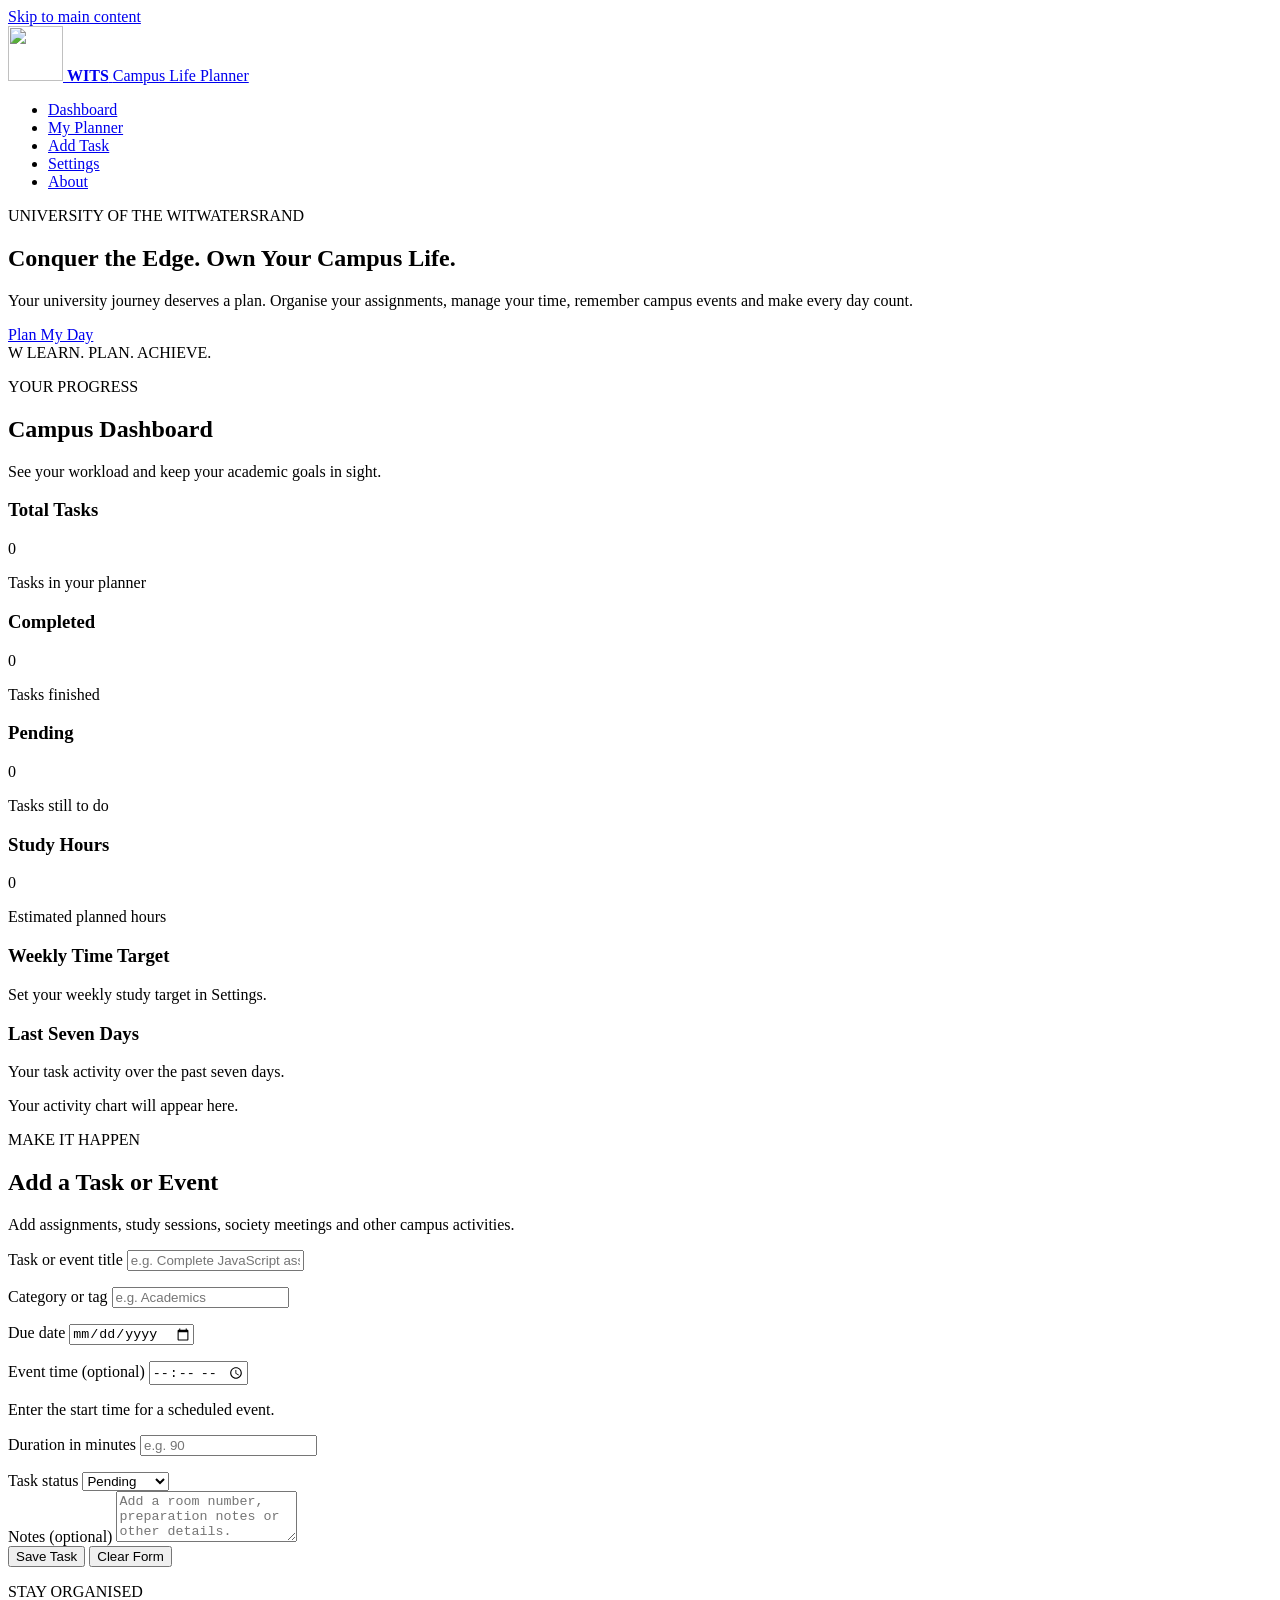
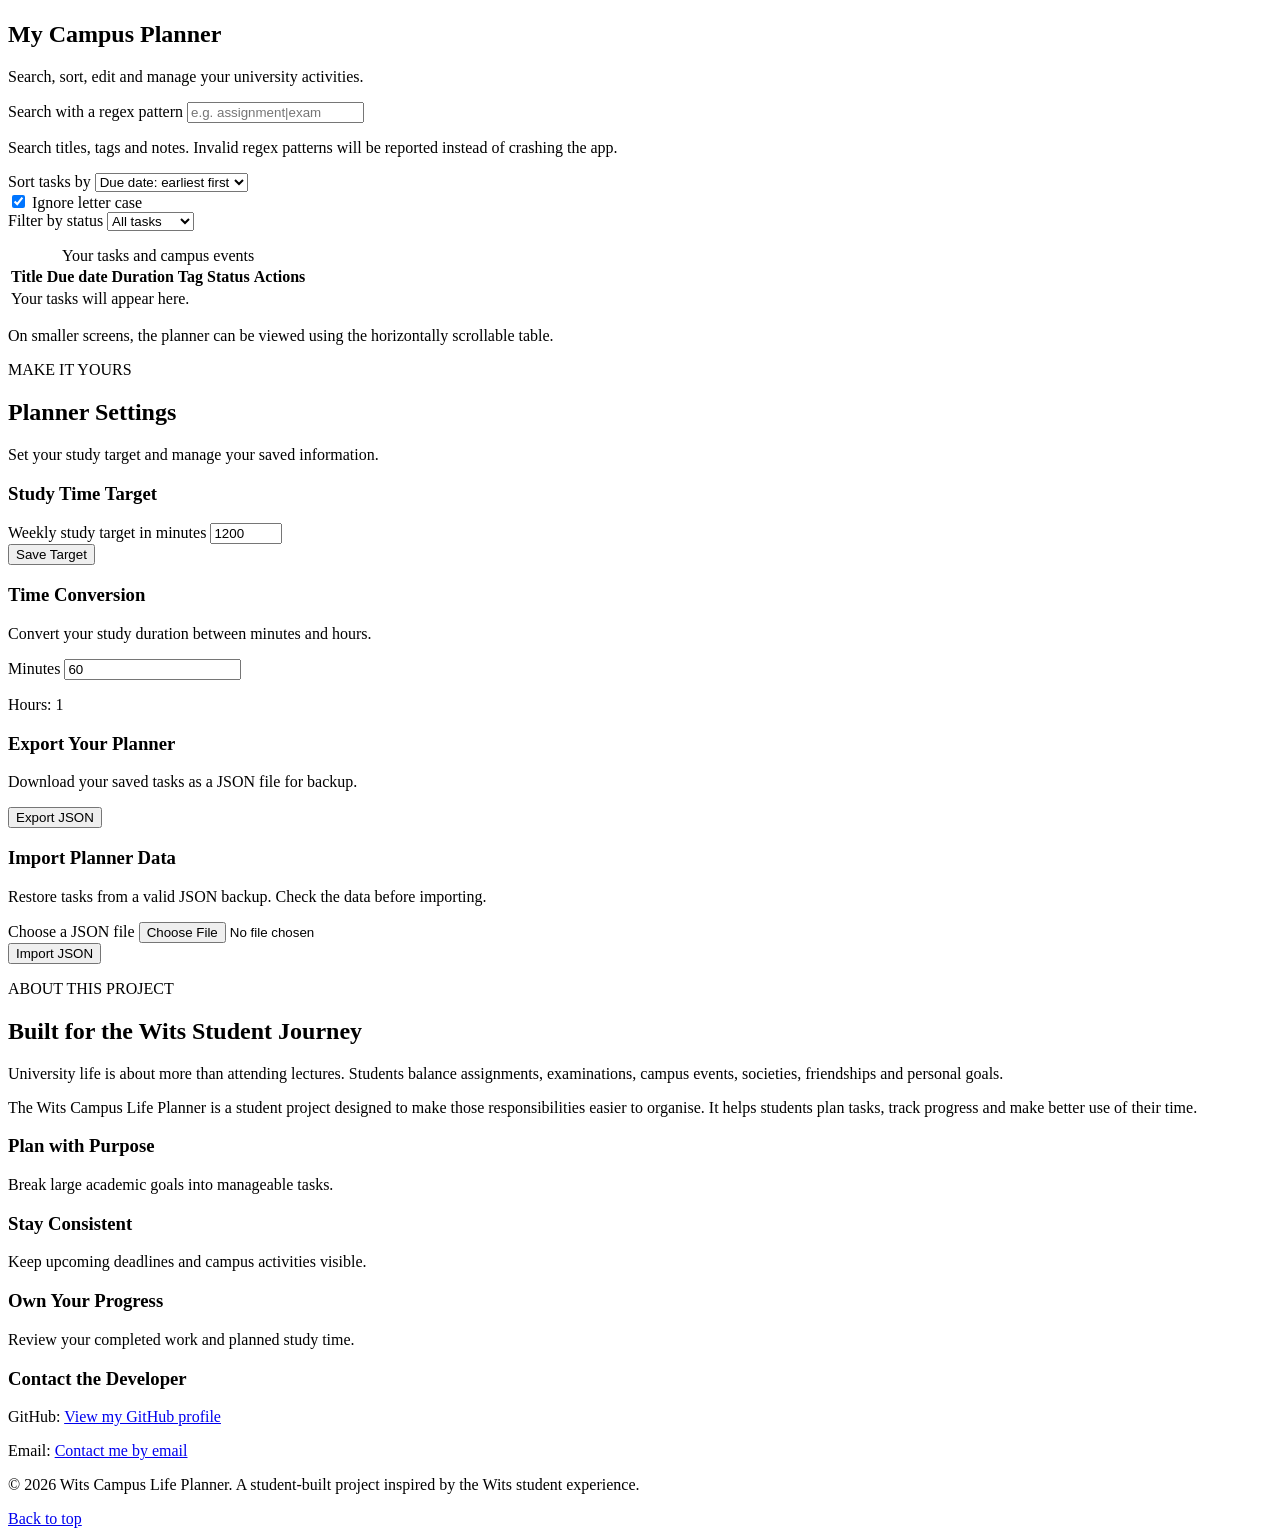
==== index.html @ e74120ef "Skeleton" ====
<!DOCTYPE html>
<html lang="en">
<head>
    <meta charset="UTF-8">
    <meta name="viewport" content="width=device-width, initial-scale=1.0">

    <meta
        name="description"
        content="Wits Campus Life Planner helps University of the Witwatersrand students manage tasks, campus events and study time."
    >

    <meta name="theme-color" content="#002664">

    <title>Wits Campus Life Planner</title>

    <link rel="stylesheet" href="styles/style.css">

    <script type="module" src="scripts/main.js"></script>
</head>

<body>
    <a class="skip-link" href="#main-content">
        Skip to main content
    </a>

    <header class="site-header">
        <div class="brand">
            <a class="brand-link" href="#home" aria-label="Wits Campus Life Planner home">
                <img
                    src="assets/wits-mark.svg"
                    alt=""
                    class="brand-logo"
                    width="55"
                    height="55"
                >

                <span class="brand-text">
                    <strong>WITS</strong>
                    <span>Campus Life Planner</span>
                </span>
            </a>
        </div>

        <nav class="main-nav" aria-label="Main navigation">
            <ul>
                <li><a href="#dashboard">Dashboard</a></li>
                <li><a href="#planner">My Planner</a></li>
                <li><a href="#add-task">Add Task</a></li>
                <li><a href="#settings">Settings</a></li>
                <li><a href="#about">About</a></li>
            </ul>
        </nav>
    </header>

    <main id="main-content">
        <!-- Welcome section -->
        <section id="home" class="hero" aria-labelledby="hero-title">
            <div class="hero-content">
                <p class="eyebrow">UNIVERSITY OF THE WITWATERSRAND</p>

                <h1 id="hero-title">
                    Conquer the Edge.
                    <span>Own Your Campus Life.</span>
                </h1>

                <p>
                    Your university journey deserves a plan.
                    Organise your assignments, manage your time,
                    remember campus events and make every day count.
                </p>

                <a class="button button-gold" href="#add-task">
                    Plan My Day
                </a>
            </div>

            <div class="hero-decoration" aria-hidden="true">
                <span class="hero-letter">W</span>
                <span class="hero-caption">LEARN. PLAN. ACHIEVE.</span>
            </div>
        </section>

        <!-- Dashboard -->
        <section id="dashboard" class="page-section"
            aria-labelledby="dashboard-title">

            <div class="section-heading">
                <p class="eyebrow">YOUR PROGRESS</p>
                <h2 id="dashboard-title">Campus Dashboard</h2>
                <p>
                    See your workload and keep your academic goals in sight.
                </p>
            </div>

            <div class="stats-grid">
                <article class="stat-card">
                    <h3>Total Tasks</h3>
                    <p id="total-tasks" class="stat-number">0</p>
                    <p>Tasks in your planner</p>
                </article>

                <article class="stat-card">
                    <h3>Completed</h3>
                    <p id="completed-tasks" class="stat-number">0</p>
                    <p>Tasks finished</p>
                </article>

                <article class="stat-card">
                    <h3>Pending</h3>
                    <p id="pending-tasks" class="stat-number">0</p>
                    <p>Tasks still to do</p>
                </article>

                <article class="stat-card">
                    <h3>Study Hours</h3>
                    <p id="total-hours" class="stat-number">0</p>
                    <p>Estimated planned hours</p>
                </article>
            </div>

            <div class="target-panel">
                <div>
                    <h3>Weekly Time Target</h3>
                    <p id="target-message" role="status" aria-live="polite">
                        Set your weekly study target in Settings.
                    </p>
                </div>

                <div class="progress-track"
                    id="target-progress-track"
                    role="progressbar"
                    aria-label="Weekly planned time progress"
                    aria-valuemin="0"
                    aria-valuemax="100"
                    aria-valuenow="0">

                    <div id="target-progress" class="progress-fill"></div>
                </div>
            </div>

            <div class="trend-panel">
                <h3>Last Seven Days</h3>
                <p>
                    Your task activity over the past seven days.
                </p>

                <div id="weekly-trend" class="trend-chart"
                    role="img"
                    aria-label="Chart showing tasks created over the last seven days">

                    <p class="empty-state">
                        Your activity chart will appear here.
                    </p>
                </div>
            </div>
        </section>

        <!-- Add task form -->
        <section id="add-task" class="page-section form-section"
            aria-labelledby="form-title">

            <div class="section-heading">
                <p class="eyebrow">MAKE IT HAPPEN</p>
                <h2 id="form-title">Add a Task or Event</h2>
                <p>
                    Add assignments, study sessions, society meetings
                    and other campus activities.
                </p>
            </div>

            <form id="task-form" novalidate>
                <input type="hidden" id="record-id" name="recordId">

                <div class="form-grid">
                    <div class="form-group">
                        <label for="task-title">Task or event title</label>
                        <input
                            type="text"
                            id="task-title"
                            name="title"
                            placeholder="e.g. Complete JavaScript assignment"
                            maxlength="120"
                            required
                            aria-describedby="title-error"
                        >
                        <p id="title-error" class="field-error"></p>
                    </div>

                    <div class="form-group">
                        <label for="task-tag">Category or tag</label>
                        <input
                            type="text"
                            id="task-tag"
                            name="tag"
                            placeholder="e.g. Academics"
                            required
                            aria-describedby="tag-error"
                        >
                        <p id="tag-error" class="field-error"></p>
                    </div>

                    <div class="form-group">
                        <label for="task-date">Due date</label>
                        <input
                            type="date"
                            id="task-date"
                            name="dueDate"
                            required
                            aria-describedby="date-error"
                        >
                        <p id="date-error" class="field-error"></p>
                    </div>

                    <div class="form-group">
                        <label for="task-time">Event time (optional)</label>
                        <input
                            type="time"
                            id="task-time"
                            name="time"
                            aria-describedby="time-help"
                        >
                        <p id="time-help" class="field-help">
                            Enter the start time for a scheduled event.
                        </p>
                    </div>

                    <div class="form-group">
                        <label for="task-duration">Duration in minutes</label>
                        <input
                            type="number"
                            id="task-duration"
                            name="duration"
                            min="0"
                            step="1"
                            placeholder="e.g. 90"
                            required
                            aria-describedby="duration-error"
                        >
                        <p id="duration-error" class="field-error"></p>
                    </div>

                    <div class="form-group">
                        <label for="task-status">Task status</label>
                        <select id="task-status" name="status">
                            <option value="pending">Pending</option>
                            <option value="completed">Completed</option>
                        </select>
                    </div>

                    <div class="form-group full-width">
                        <label for="task-notes">Notes (optional)</label>
                        <textarea
                            id="task-notes"
                            name="notes"
                            rows="3"
                            placeholder="Add a room number, preparation notes or other details."
                        ></textarea>
                    </div>
                </div>

                <div class="form-actions">
                    <button type="submit" id="submit-task"
                        class="button button-primary">
                        Save Task
                    </button>

                    <button type="reset" id="reset-form"
                        class="button button-secondary">
                        Clear Form
                    </button>
                </div>

                <p id="form-message" role="status" aria-live="polite"></p>
            </form>
        </section>

        <!-- Planner and search -->
        <section id="planner" class="page-section"
            aria-labelledby="planner-title">

            <div class="section-heading">
                <p class="eyebrow">STAY ORGANISED</p>
                <h2 id="planner-title">My Campus Planner</h2>
                <p>
                    Search, sort, edit and manage your university activities.
                </p>
            </div>

            <div class="toolbar">
                <div class="form-group search-group">
                    <label for="search-input">Search with a regex pattern</label>
                    <input
                        type="search"
                        id="search-input"
                        placeholder="e.g. assignment|exam"
                        aria-describedby="search-help search-message"
                    >
                    <p id="search-help" class="field-help">
                        Search titles, tags and notes. Invalid regex patterns
                        will be reported instead of crashing the app.
                    </p>
                </div>

                <div class="form-group">
                    <label for="sort-by">Sort tasks by</label>
                    <select id="sort-by">
                        <option value="date-asc">Due date: earliest first</option>
                        <option value="date-desc">Due date: latest first</option>
                        <option value="title-asc">Title: A to Z</option>
                        <option value="title-desc">Title: Z to A</option>
                        <option value="duration-asc">Duration: shortest first</option>
                        <option value="duration-desc">Duration: longest first</option>
                    </select>
                </div>

                <div class="form-group checkbox-group">
                    <input type="checkbox" id="case-insensitive" checked>
                    <label for="case-insensitive">
                        Ignore letter case
                    </label>
                </div>

                <div class="form-group">
                    <label for="status-filter">Filter by status</label>
                    <select id="status-filter">
                        <option value="all">All tasks</option>
                        <option value="pending">Pending</option>
                        <option value="completed">Completed</option>
                    </select>
                </div>
            </div>

            <p id="search-message" role="status" aria-live="polite"></p>

            <div class="records-container">
                <table id="tasks-table">
                    <caption>
                        Your tasks and campus events
                    </caption>

                    <thead>
                        <tr>
                            <th scope="col">Title</th>
                            <th scope="col">Due date</th>
                            <th scope="col">Duration</th>
                            <th scope="col">Tag</th>
                            <th scope="col">Status</th>
                            <th scope="col">Actions</th>
                        </tr>
                    </thead>

                    <tbody id="tasks-list">
                        <tr>
                            <td colspan="6">
                                Your tasks will appear here.
                            </td>
                        </tr>
                    </tbody>
                </table>
            </div>

            <p class="field-help">
                On smaller screens, the planner can be viewed using
                the horizontally scrollable table.
            </p>
        </section>

        <!-- Settings -->
        <section id="settings" class="page-section"
            aria-labelledby="settings-title">

            <div class="section-heading">
                <p class="eyebrow">MAKE IT YOURS</p>
                <h2 id="settings-title">Planner Settings</h2>
                <p>
                    Set your study target and manage your saved information.
                </p>
            </div>

            <div class="settings-grid">
                <article class="settings-card">
                    <h3>Study Time Target</h3>

                    <form id="settings-form">
                        <div class="form-group">
                            <label for="weekly-target">
                                Weekly study target in minutes
                            </label>
                            <input
                                type="number"
                                id="weekly-target"
                                name="weeklyTarget"
                                min="1"
                                max="10080"
                                step="1"
                                value="1200"
                                required
                            >
                        </div>

                        <button type="submit" class="button button-primary">
                            Save Target
                        </button>
                    </form>

                    <p id="settings-message" role="status"
                        aria-live="polite"></p>
                </article>

                <article class="settings-card">
                    <h3>Time Conversion</h3>

                    <p>Convert your study duration between minutes and hours.</p>

                    <div class="form-group">
                        <label for="conversion-minutes">Minutes</label>
                        <input
                            type="number"
                            id="conversion-minutes"
                            min="0"
                            step="1"
                            value="60"
                        >
                    </div>

                    <p>
                        Hours:
                        <output id="conversion-hours" for="conversion-minutes">
                            1
                        </output>
                    </p>
                </article>

                <article class="settings-card">
                    <h3>Export Your Planner</h3>
                    <p>
                        Download your saved tasks as a JSON file for backup.
                    </p>

                    <button type="button" id="export-json"
                        class="button button-primary">
                        Export JSON
                    </button>
                </article>

                <article class="settings-card">
                    <h3>Import Planner Data</h3>
                    <p>
                        Restore tasks from a valid JSON backup.
                        Check the data before importing.
                    </p>

                    <div class="form-group">
                        <label for="import-json">Choose a JSON file</label>
                        <input
                            type="file"
                            id="import-json"
                            accept=".json,application/json"
                        >
                    </div>

                    <button type="button" id="import-button"
                        class="button button-secondary">
                        Import JSON
                    </button>

                    <p id="import-message" role="status"
                        aria-live="polite"></p>
                </article>
            </div>
        </section>

        <!-- About -->
        <section id="about" class="page-section about-section"
            aria-labelledby="about-title">

            <div class="section-heading">
                <p class="eyebrow">ABOUT THIS PROJECT</p>
                <h2 id="about-title">Built for the Wits Student Journey</h2>
            </div>

            <p>
                University life is about more than attending lectures.
                Students balance assignments, examinations, campus events,
                societies, friendships and personal goals.
            </p>

            <p>
                The Wits Campus Life Planner is a student project designed
                to make those responsibilities easier to organise.
                It helps students plan tasks, track progress and make
                better use of their time.
            </p>

            <div class="about-values">
                <article>
                    <h3>Plan with Purpose</h3>
                    <p>Break large academic goals into manageable tasks.</p>
                </article>

                <article>
                    <h3>Stay Consistent</h3>
                    <p>Keep upcoming deadlines and campus activities visible.</p>
                </article>

                <article>
                    <h3>Own Your Progress</h3>
                    <p>Review your completed work and planned study time.</p>
                </article>
            </div>

            <div class="contact-details">
                <h3>Contact the Developer</h3>
                <p>
                    GitHub:
                    <a
                        href="https://github.com/YOUR-GITHUB-USERNAME"
                        target="_blank"
                        rel="noopener noreferrer"
                    >
                        View my GitHub profile
                    </a>
                </p>
                <p>
                    Email:
                    <a href="mailto:YOUR-EMAIL@example.com">
                        Contact me by email
                    </a>
                </p>
            </div>
        </section>
    </main>

    <footer class="site-footer">
        <p>
            &copy; 2026 Wits Campus Life Planner.
            A student-built project inspired by the Wits student experience.
        </p>

        <a href="#home">Back to top</a>
    </footer>
</body>
</html>
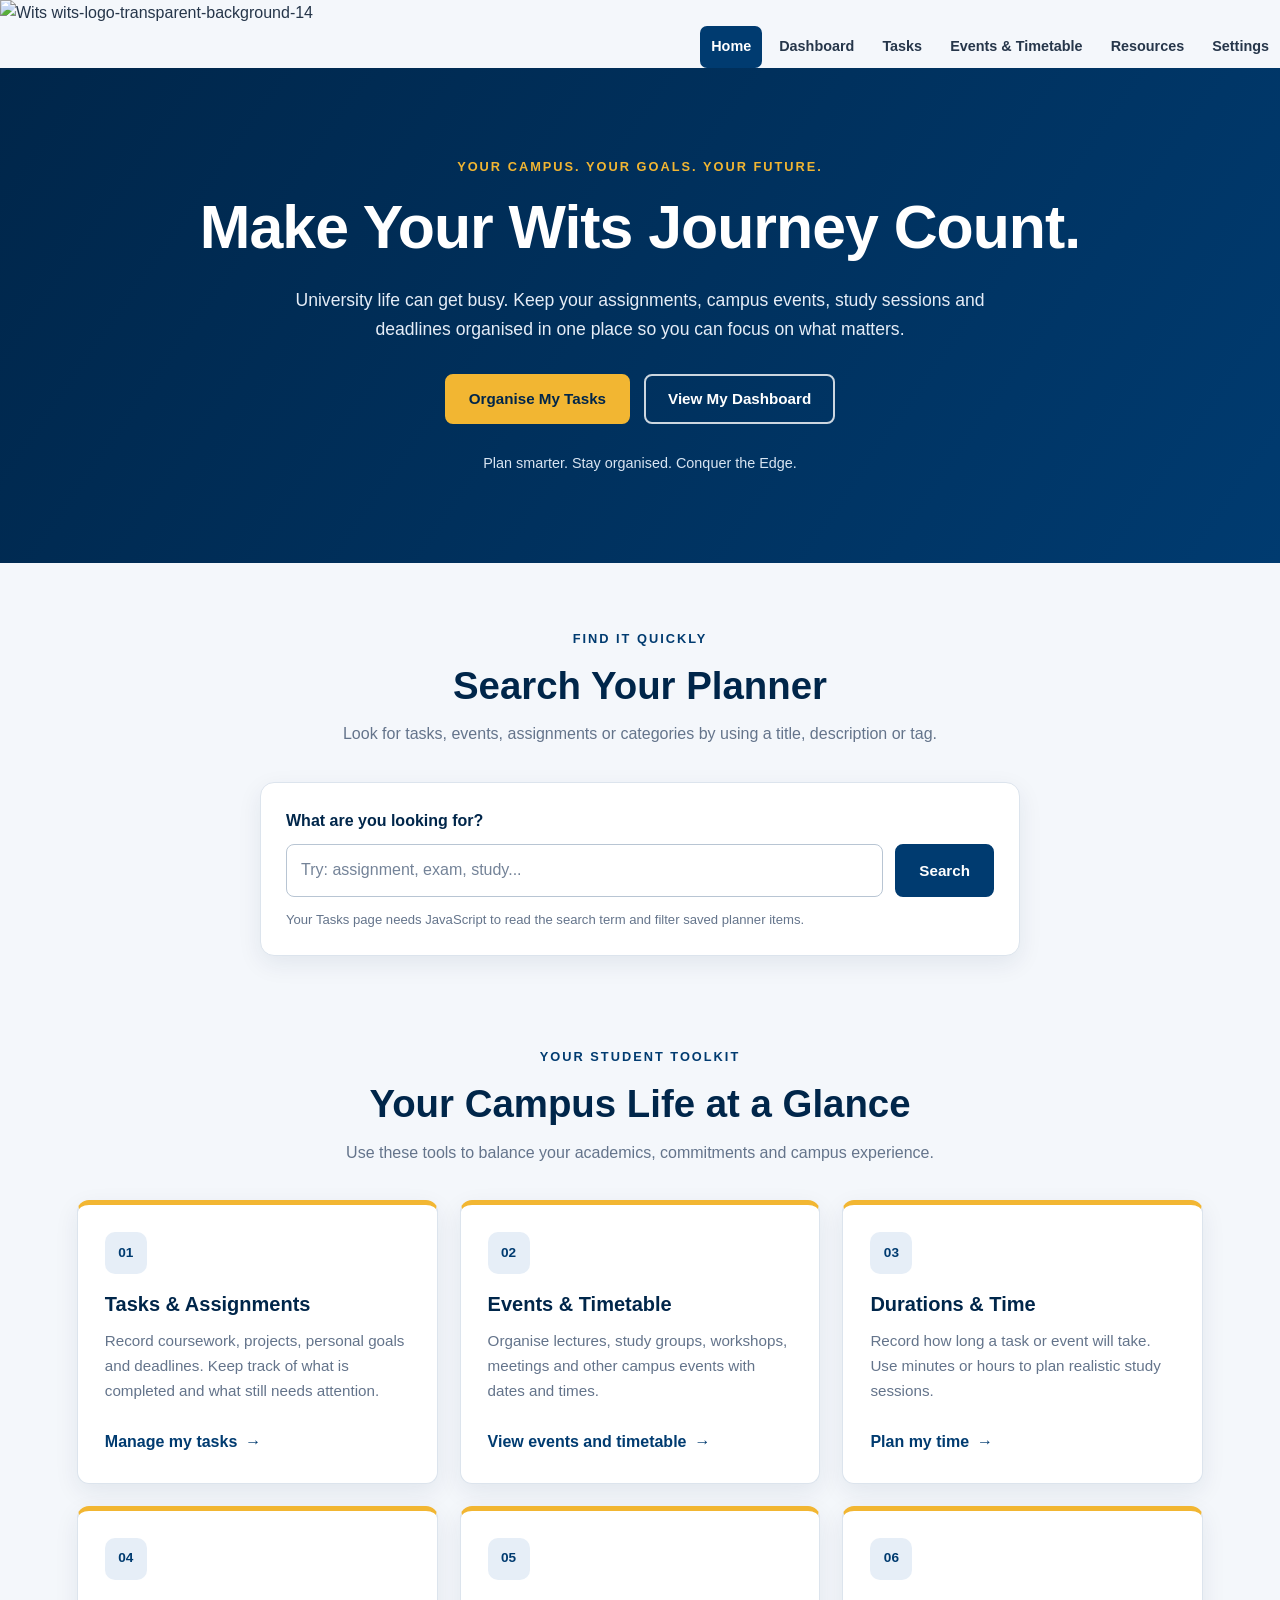
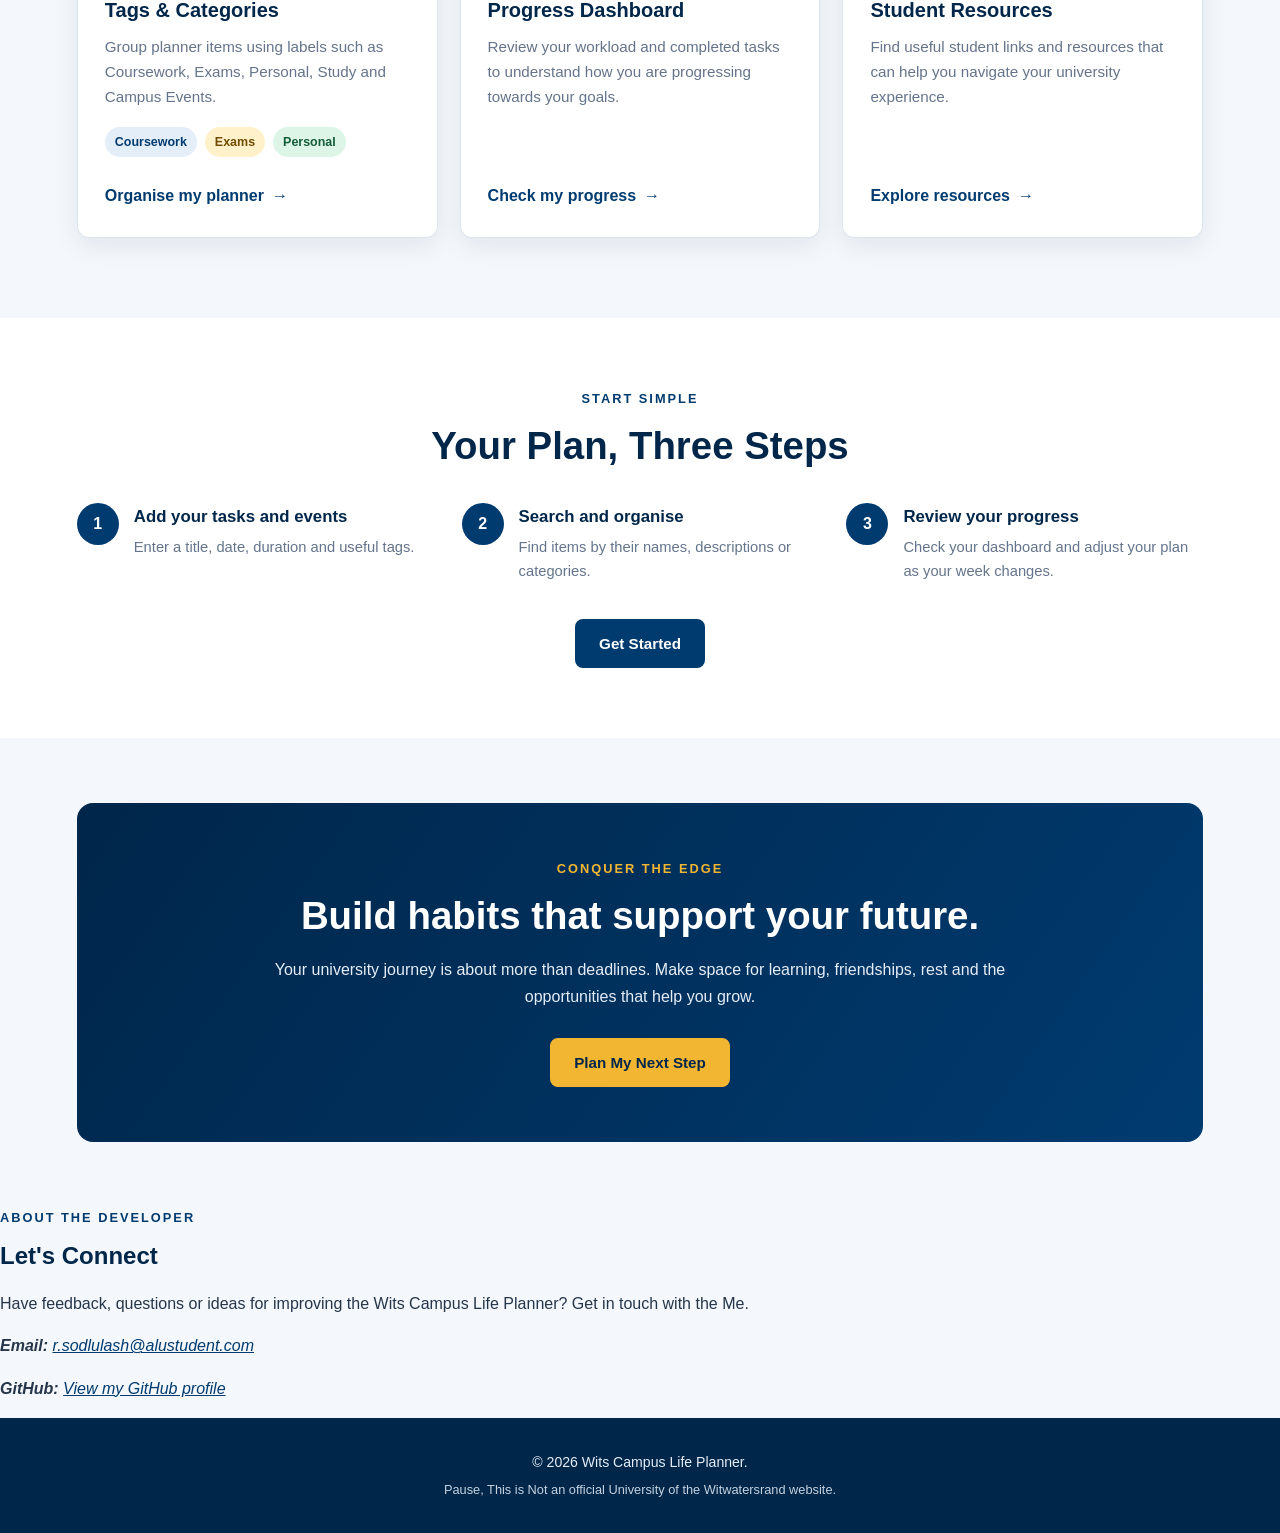
==== commit c888f06b: "Initial commit" ====
--- a/index.html
+++ b/index.html
@@ -1,3 +1,4 @@
+
 <!DOCTYPE html>
 <html lang="en">
 <head>
@@ -6,538 +7,328 @@
 
     <meta
         name="description"
-        content="Wits Campus Life Planner helps University of the Witwatersrand students manage tasks, campus events and study time."
+        content="Wits Campus Life Planner helps students organise tasks, events, study durations, tags and deadlines."
     >
 
-    <meta name="theme-color" content="#002664">
-
-    <title>Wits Campus Life Planner</title>
-
-    <link rel="stylesheet" href="styles/style.css">
-
-    <script type="module" src="scripts/main.js"></script>
+    <title>Home | Wits Campus Life Planner</title>
+
+    <link rel="stylesheet" href="style.css">
+    <script src="scripts/main.js" defer></script>
 </head>
 
 <body>
-    <a class="skip-link" href="#main-content">
-        Skip to main content
-    </a>
-
-    <header class="site-header">
-        <div class="brand">
-            <a class="brand-link" href="#home" aria-label="Wits Campus Life Planner home">
-                <img
-                    src="assets/wits-mark.svg"
-                    alt=""
-                    class="brand-logo"
-                    width="55"
-                    height="55"
-                >
-
-                <span class="brand-text">
-                    <strong>WITS</strong>
-                    <span>Campus Life Planner</span>
-                </span>
-            </a>
-        </div>
-
-        <nav class="main-nav" aria-label="Main navigation">
-            <ul>
-                <li><a href="#dashboard">Dashboard</a></li>
-                <li><a href="#planner">My Planner</a></li>
-                <li><a href="#add-task">Add Task</a></li>
-                <li><a href="#settings">Settings</a></li>
-                <li><a href="#about">About</a></li>
+    <header>
+        <img
+  src="https://mighealth-au-eu.org/wp-content/uploads/2023/10/wits-logo-transparent-background-14.png"
+  alt="Wits wits-logo-transparent-background-14"
+  width="100"
+  height="100"
+>
+
+
+        <nav aria-label="Main navigation">
+            <ul class="nav-list">
+                <li><a href="index.html" aria-current="page">Home</a></li>
+                <li><a href="pages/dashboard.html">Dashboard</a></li>
+                <li><a href="pages/tasks.html">Tasks</a></li>
+                <li><a href="pages/timetable.html">Events &amp; Timetable</a></li>
+                <li><a href="pages/resources.html">Resources</a></li>
+                <li><a href="pages/settings.html">Settings</a></li>
             </ul>
         </nav>
     </header>
 
-    <main id="main-content">
-        <!-- Welcome section -->
-        <section id="home" class="hero" aria-labelledby="hero-title">
+    <main>
+        
+        <section class="hero" aria-labelledby="welcome-title">
             <div class="hero-content">
-                <p class="eyebrow">UNIVERSITY OF THE WITWATERSRAND</p>
-
-                <h1 id="hero-title">
-                    Conquer the Edge.
-                    <span>Own Your Campus Life.</span>
+                <p class="eyebrow">YOUR CAMPUS. YOUR GOALS. YOUR FUTURE.</p>
+
+                <h1 id="welcome-title">
+                    Make Your Wits Journey Count.
                 </h1>
 
+                <p class="hero-description">
+                    University life can get busy. Keep your assignments,
+                    campus events, study sessions and deadlines organised
+                    in one place so you can focus on what matters.
+                </p>
+
+                <div class="hero-actions">
+                    <a href="pages/tasks.html" class="button button-gold">
+                        Organise My Tasks
+                    </a>
+
+                    <a href="pages/dashboard.html" class="button button-outline">
+                        View My Dashboard
+                    </a>
+                </div>
+
+                <p class="hero-note">
+                    Plan smarter. Stay organised. Conquer the Edge.
+                </p>
+            </div>
+        </section>
+
+        
+        <section class="search-section" aria-labelledby="search-title">
+            <div class="section-heading">
+                <p class="eyebrow eyebrow-blue">FIND IT QUICKLY</p>
+                <h2 id="search-title">Search Your Planner</h2>
                 <p>
-                    Your university journey deserves a plan.
-                    Organise your assignments, manage your time,
-                    remember campus events and make every day count.
-                </p>
-
-                <a class="button button-gold" href="#add-task">
-                    Plan My Day
-                </a>
-            </div>
-
-            <div class="hero-decoration" aria-hidden="true">
-                <span class="hero-letter">W</span>
-                <span class="hero-caption">LEARN. PLAN. ACHIEVE.</span>
-            </div>
-        </section>
-
-        <!-- Dashboard -->
-        <section id="dashboard" class="page-section"
-            aria-labelledby="dashboard-title">
-
+                    Look for tasks, events, assignments or categories
+                    by using a title, description or tag.
+                </p>
+            </div>
+
+            <form
+                class="planner-search"
+                action="pages/tasks.html"
+                method="get"
+                role="search"
+            >
+                <label for="planner-search-input">
+                    What are you looking for?
+                </label>
+
+                <div class="search-controls">
+                    <input
+                        type="search"
+                        id="planner-search-input"
+                        name="q"
+                        placeholder="Try: assignment, exam, study..."
+                        autocomplete="off"
+                    >
+
+                    <button type="submit" class="button button-blue">
+                        Search
+                    </button>
+                </div>
+
+                <p class="form-help">
+                    Your Tasks page needs JavaScript to read the search
+                    term and filter saved planner items.
+                </p>
+            </form>
+        </section>
+
+        <!-- Overview section -->
+        <section class="overview-section" aria-labelledby="overview-title">
             <div class="section-heading">
-                <p class="eyebrow">YOUR PROGRESS</p>
-                <h2 id="dashboard-title">Campus Dashboard</h2>
+                <p class="eyebrow eyebrow-blue">YOUR STUDENT TOOLKIT</p>
+                <h2 id="overview-title">Your Campus Life at a Glance</h2>
                 <p>
-                    See your workload and keep your academic goals in sight.
-                </p>
-            </div>
-
-            <div class="stats-grid">
-                <article class="stat-card">
-                    <h3>Total Tasks</h3>
-                    <p id="total-tasks" class="stat-number">0</p>
-                    <p>Tasks in your planner</p>
-                </article>
-
-                <article class="stat-card">
-                    <h3>Completed</h3>
-                    <p id="completed-tasks" class="stat-number">0</p>
-                    <p>Tasks finished</p>
-                </article>
-
-                <article class="stat-card">
-                    <h3>Pending</h3>
-                    <p id="pending-tasks" class="stat-number">0</p>
-                    <p>Tasks still to do</p>
-                </article>
-
-                <article class="stat-card">
-                    <h3>Study Hours</h3>
-                    <p id="total-hours" class="stat-number">0</p>
-                    <p>Estimated planned hours</p>
-                </article>
-            </div>
-
-            <div class="target-panel">
-                <div>
-                    <h3>Weekly Time Target</h3>
-                    <p id="target-message" role="status" aria-live="polite">
-                        Set your weekly study target in Settings.
-                    </p>
-                </div>
-
-                <div class="progress-track"
-                    id="target-progress-track"
-                    role="progressbar"
-                    aria-label="Weekly planned time progress"
-                    aria-valuemin="0"
-                    aria-valuemax="100"
-                    aria-valuenow="0">
-
-                    <div id="target-progress" class="progress-fill"></div>
-                </div>
-            </div>
-
-            <div class="trend-panel">
-                <h3>Last Seven Days</h3>
-                <p>
-                    Your task activity over the past seven days.
-                </p>
-
-                <div id="weekly-trend" class="trend-chart"
-                    role="img"
-                    aria-label="Chart showing tasks created over the last seven days">
-
-                    <p class="empty-state">
-                        Your activity chart will appear here.
-                    </p>
-                </div>
-            </div>
-        </section>
-
-        <!-- Add task form -->
-        <section id="add-task" class="page-section form-section"
-            aria-labelledby="form-title">
-
+                    Use these tools to balance your academics,
+                    commitments and campus experience.
+                </p>
+            </div>
+
+            <div class="overview-grid">
+                <article class="overview-card">
+                    <span class="card-number" aria-hidden="true">01</span>
+                    <h3>Tasks &amp; Assignments</h3>
+                    <p>
+                        Record coursework, projects, personal goals
+                        and deadlines. Keep track of what is completed
+                        and what still needs attention.
+                    </p>
+                    <a href="pages/tasks.html" class="card-link">
+                        Manage my tasks
+                        <span aria-hidden="true">&rarr;</span>
+                    </a>
+                </article>
+
+                <article class="overview-card">
+                    <span class="card-number" aria-hidden="true">02</span>
+                    <h3>Events &amp; Timetable</h3>
+                    <p>
+                        Organise lectures, study groups, workshops,
+                        meetings and other campus events with dates
+                        and times.
+                    </p>
+                    <a href="pages/timetable.html" class="card-link">
+                        View events and timetable
+                        <span aria-hidden="true">&rarr;</span>
+                    </a>
+                </article>
+
+                <article class="overview-card">
+                    <span class="card-number" aria-hidden="true">03</span>
+                    <h3>Durations &amp; Time</h3>
+                    <p>
+                        Record how long a task or event will take.
+                        Use minutes or hours to plan realistic
+                        study sessions.
+                    </p>
+                    <a href="pages/tasks.html" class="card-link">
+                        Plan my time
+                        <span aria-hidden="true">&rarr;</span>
+                    </a>
+                </article>
+
+                <article class="overview-card">
+                    <span class="card-number" aria-hidden="true">04</span>
+                    <h3>Tags &amp; Categories</h3>
+                    <p>
+                        Group planner items using labels such as
+                        Coursework, Exams, Personal, Study and
+                        Campus Events.
+                    </p>
+
+                    <ul class="tag-list" aria-label="Example planner tags">
+                        <li><span class="tag tag-blue">Coursework</span></li>
+                        <li><span class="tag tag-gold">Exams</span></li>
+                        <li><span class="tag tag-green">Personal</span></li>
+                    </ul>
+
+                    <a href="pages/tasks.html" class="card-link">
+                        Organise my planner
+                        <span aria-hidden="true">&rarr;</span>
+                    </a>
+                </article>
+
+                <article class="overview-card">
+                    <span class="card-number" aria-hidden="true">05</span>
+                    <h3>Progress Dashboard</h3>
+                    <p>
+                        Review your workload and completed tasks
+                        to understand how you are progressing
+                        towards your goals.
+                    </p>
+                    <a href="pages/dashboard.html" class="card-link">
+                        Check my progress
+                        <span aria-hidden="true">&rarr;</span>
+                    </a>
+                </article>
+
+                <article class="overview-card">
+                    <span class="card-number" aria-hidden="true">06</span>
+                    <h3>Student Resources</h3>
+                    <p>
+                        Find useful student links and resources
+                        that can help you navigate your university
+                        experience.
+                    </p>
+                    <a href="pages/resources.html" class="card-link">
+                        Explore resources
+                        <span aria-hidden="true">&rarr;</span>
+                    </a>
+                </article>
+            </div>
+        </section>
+
+        <!-- How the planner works -->
+        <section class="how-it-works" aria-labelledby="how-title">
             <div class="section-heading">
-                <p class="eyebrow">MAKE IT HAPPEN</p>
-                <h2 id="form-title">Add a Task or Event</h2>
-                <p>
-                    Add assignments, study sessions, society meetings
-                    and other campus activities.
-                </p>
-            </div>
-
-            <form id="task-form" novalidate>
-                <input type="hidden" id="record-id" name="recordId">
-
-                <div class="form-grid">
-                    <div class="form-group">
-                        <label for="task-title">Task or event title</label>
-                        <input
-                            type="text"
-                            id="task-title"
-                            name="title"
-                            placeholder="e.g. Complete JavaScript assignment"
-                            maxlength="120"
-                            required
-                            aria-describedby="title-error"
-                        >
-                        <p id="title-error" class="field-error"></p>
-                    </div>
-
-                    <div class="form-group">
-                        <label for="task-tag">Category or tag</label>
-                        <input
-                            type="text"
-                            id="task-tag"
-                            name="tag"
-                            placeholder="e.g. Academics"
-                            required
-                            aria-describedby="tag-error"
-                        >
-                        <p id="tag-error" class="field-error"></p>
-                    </div>
-
-                    <div class="form-group">
-                        <label for="task-date">Due date</label>
-                        <input
-                            type="date"
-                            id="task-date"
-                            name="dueDate"
-                            required
-                            aria-describedby="date-error"
-                        >
-                        <p id="date-error" class="field-error"></p>
-                    </div>
-
-                    <div class="form-group">
-                        <label for="task-time">Event time (optional)</label>
-                        <input
-                            type="time"
-                            id="task-time"
-                            name="time"
-                            aria-describedby="time-help"
-                        >
-                        <p id="time-help" class="field-help">
-                            Enter the start time for a scheduled event.
+                <p class="eyebrow eyebrow-blue">START SIMPLE</p>
+                <h2 id="how-title">Your Plan, Three Steps</h2>
+            </div>
+
+            <ol class="steps-list">
+                <li>
+                    <span class="step-number">1</span>
+                    <div>
+                        <h3>Add your tasks and events</h3>
+                        <p>
+                            Enter a title, date, duration and useful tags.
                         </p>
                     </div>
-
-                    <div class="form-group">
-                        <label for="task-duration">Duration in minutes</label>
-                        <input
-                            type="number"
-                            id="task-duration"
-                            name="duration"
-                            min="0"
-                            step="1"
-                            placeholder="e.g. 90"
-                            required
-                            aria-describedby="duration-error"
-                        >
-                        <p id="duration-error" class="field-error"></p>
+                </li>
+
+                <li>
+                    <span class="step-number">2</span>
+                    <div>
+                        <h3>Search and organise</h3>
+                        <p>
+                            Find items by their names, descriptions
+                            or categories.
+                        </p>
                     </div>
-
-                    <div class="form-group">
-                        <label for="task-status">Task status</label>
-                        <select id="task-status" name="status">
-                            <option value="pending">Pending</option>
-                            <option value="completed">Completed</option>
-                        </select>
+                </li>
+
+                <li>
+                    <span class="step-number">3</span>
+                    <div>
+                        <h3>Review your progress</h3>
+                        <p>
+                            Check your dashboard and adjust your plan
+                            as your week changes.
+                        </p>
                     </div>
-
-                    <div class="form-group full-width">
-                        <label for="task-notes">Notes (optional)</label>
-                        <textarea
-                            id="task-notes"
-                            name="notes"
-                            rows="3"
-                            placeholder="Add a room number, preparation notes or other details."
-                        ></textarea>
-                    </div>
-                </div>
-
-                <div class="form-actions">
-                    <button type="submit" id="submit-task"
-                        class="button button-primary">
-                        Save Task
-                    </button>
-
-                    <button type="reset" id="reset-form"
-                        class="button button-secondary">
-                        Clear Form
-                    </button>
-                </div>
-
-                <p id="form-message" role="status" aria-live="polite"></p>
-            </form>
-        </section>
-
-        <!-- Planner and search -->
-        <section id="planner" class="page-section"
-            aria-labelledby="planner-title">
-
-            <div class="section-heading">
-                <p class="eyebrow">STAY ORGANISED</p>
-                <h2 id="planner-title">My Campus Planner</h2>
-                <p>
-                    Search, sort, edit and manage your university activities.
-                </p>
-            </div>
-
-            <div class="toolbar">
-                <div class="form-group search-group">
-                    <label for="search-input">Search with a regex pattern</label>
-                    <input
-                        type="search"
-                        id="search-input"
-                        placeholder="e.g. assignment|exam"
-                        aria-describedby="search-help search-message"
-                    >
-                    <p id="search-help" class="field-help">
-                        Search titles, tags and notes. Invalid regex patterns
-                        will be reported instead of crashing the app.
-                    </p>
-                </div>
-
-                <div class="form-group">
-                    <label for="sort-by">Sort tasks by</label>
-                    <select id="sort-by">
-                        <option value="date-asc">Due date: earliest first</option>
-                        <option value="date-desc">Due date: latest first</option>
-                        <option value="title-asc">Title: A to Z</option>
-                        <option value="title-desc">Title: Z to A</option>
-                        <option value="duration-asc">Duration: shortest first</option>
-                        <option value="duration-desc">Duration: longest first</option>
-                    </select>
-                </div>
-
-                <div class="form-group checkbox-group">
-                    <input type="checkbox" id="case-insensitive" checked>
-                    <label for="case-insensitive">
-                        Ignore letter case
-                    </label>
-                </div>
-
-                <div class="form-group">
-                    <label for="status-filter">Filter by status</label>
-                    <select id="status-filter">
-                        <option value="all">All tasks</option>
-                        <option value="pending">Pending</option>
-                        <option value="completed">Completed</option>
-                    </select>
-                </div>
-            </div>
-
-            <p id="search-message" role="status" aria-live="polite"></p>
-
-            <div class="records-container">
-                <table id="tasks-table">
-                    <caption>
-                        Your tasks and campus events
-                    </caption>
-
-                    <thead>
-                        <tr>
-                            <th scope="col">Title</th>
-                            <th scope="col">Due date</th>
-                            <th scope="col">Duration</th>
-                            <th scope="col">Tag</th>
-                            <th scope="col">Status</th>
-                            <th scope="col">Actions</th>
-                        </tr>
-                    </thead>
-
-                    <tbody id="tasks-list">
-                        <tr>
-                            <td colspan="6">
-                                Your tasks will appear here.
-                            </td>
-                        </tr>
-                    </tbody>
-                </table>
-            </div>
-
-            <p class="field-help">
-                On smaller screens, the planner can be viewed using
-                the horizontally scrollable table.
+                </li>
+            </ol>
+
+            <div class="center-action">
+                <a href="pages/tasks.html" class="button button-blue">
+                    Get Started
+                </a>
+            </div>
+        </section>
+
+        <!-- Motivation section -->
+        <section class="motivation-section" aria-labelledby="motivation-title">
+            <p class="eyebrow">CONQUER THE EDGE</p>
+
+            <h2 id="motivation-title">
+                Build habits that support your future.
+            </h2>
+
+            <p>
+                Your university journey is about more than deadlines.
+                Make space for learning, friendships, rest and the
+                opportunities that help you grow.
             </p>
-        </section>
-
-        <!-- Settings -->
-        <section id="settings" class="page-section"
-            aria-labelledby="settings-title">
-
-            <div class="section-heading">
-                <p class="eyebrow">MAKE IT YOURS</p>
-                <h2 id="settings-title">Planner Settings</h2>
-                <p>
-                    Set your study target and manage your saved information.
-                </p>
-            </div>
-
-            <div class="settings-grid">
-                <article class="settings-card">
-                    <h3>Study Time Target</h3>
-
-                    <form id="settings-form">
-                        <div class="form-group">
-                            <label for="weekly-target">
-                                Weekly study target in minutes
-                            </label>
-                            <input
-                                type="number"
-                                id="weekly-target"
-                                name="weeklyTarget"
-                                min="1"
-                                max="10080"
-                                step="1"
-                                value="1200"
-                                required
-                            >
-                        </div>
-
-                        <button type="submit" class="button button-primary">
-                            Save Target
-                        </button>
-                    </form>
-
-                    <p id="settings-message" role="status"
-                        aria-live="polite"></p>
-                </article>
-
-                <article class="settings-card">
-                    <h3>Time Conversion</h3>
-
-                    <p>Convert your study duration between minutes and hours.</p>
-
-                    <div class="form-group">
-                        <label for="conversion-minutes">Minutes</label>
-                        <input
-                            type="number"
-                            id="conversion-minutes"
-                            min="0"
-                            step="1"
-                            value="60"
-                        >
-                    </div>
-
-                    <p>
-                        Hours:
-                        <output id="conversion-hours" for="conversion-minutes">
-                            1
-                        </output>
-                    </p>
-                </article>
-
-                <article class="settings-card">
-                    <h3>Export Your Planner</h3>
-                    <p>
-                        Download your saved tasks as a JSON file for backup.
-                    </p>
-
-                    <button type="button" id="export-json"
-                        class="button button-primary">
-                        Export JSON
-                    </button>
-                </article>
-
-                <article class="settings-card">
-                    <h3>Import Planner Data</h3>
-                    <p>
-                        Restore tasks from a valid JSON backup.
-                        Check the data before importing.
-                    </p>
-
-                    <div class="form-group">
-                        <label for="import-json">Choose a JSON file</label>
-                        <input
-                            type="file"
-                            id="import-json"
-                            accept=".json,application/json"
-                        >
-                    </div>
-
-                    <button type="button" id="import-button"
-                        class="button button-secondary">
-                        Import JSON
-                    </button>
-
-                    <p id="import-message" role="status"
-                        aria-live="polite"></p>
-                </article>
-            </div>
-        </section>
-
-        <!-- About -->
-        <section id="about" class="page-section about-section"
-            aria-labelledby="about-title">
-
-            <div class="section-heading">
-                <p class="eyebrow">ABOUT THIS PROJECT</p>
-                <h2 id="about-title">Built for the Wits Student Journey</h2>
-            </div>
-
+
+            <a href="pages/dashboard.html" class="button button-gold">
+                Plan My Next Step
+            </a>
+        </section>
+    </main>
+    
+<!-- Developer information -->
+<section class="developer-section" aria-labelledby="developer-title">
+    <div class="developer-content">
+        <p class="eyebrow eyebrow-blue">ABOUT THE DEVELOPER</p>
+
+        <h2 id="developer-title">Let's Connect</h2>
+
+        <p>
+            Have feedback, questions or ideas for improving the
+            Wits Campus Life Planner? Get in touch with the Me.
+        </p>
+
+        <address class="developer-details">
             <p>
-                University life is about more than attending lectures.
-                Students balance assignments, examinations, campus events,
-                societies, friendships and personal goals.
+                <strong>Email:</strong>
+                <a href="r.sodlulash@alustudent.com">
+                    r.sodlulash@alustudent.com
+                </a>
             </p>
 
             <p>
-                The Wits Campus Life Planner is a student project designed
-                to make those responsibilities easier to organise.
-                It helps students plan tasks, track progress and make
-                better use of their time.
+                <strong>GitHub:</strong>
+                <a
+                    href="https://github.com/rsodlulash-png"
+                    target="_blank"
+                    rel="noopener noreferrer"
+                >
+                    View my GitHub profile
+                    <span class="visually-hidden"></span>
+                </a>
             </p>
-
-            <div class="about-values">
-                <article>
-                    <h3>Plan with Purpose</h3>
-                    <p>Break large academic goals into manageable tasks.</p>
-                </article>
-
-                <article>
-                    <h3>Stay Consistent</h3>
-                    <p>Keep upcoming deadlines and campus activities visible.</p>
-                </article>
-
-                <article>
-                    <h3>Own Your Progress</h3>
-                    <p>Review your completed work and planned study time.</p>
-                </article>
-            </div>
-
-            <div class="contact-details">
-                <h3>Contact the Developer</h3>
-                <p>
-                    GitHub:
-                    <a
-                        href="https://github.com/YOUR-GITHUB-USERNAME"
-                        target="_blank"
-                        rel="noopener noreferrer"
-                    >
-                        View my GitHub profile
-                    </a>
-                </p>
-                <p>
-                    Email:
-                    <a href="mailto:YOUR-EMAIL@example.com">
-                        Contact me by email
-                    </a>
-                </p>
-            </div>
-        </section>
-    </main>
+        </address>
+    </div>
+</section>
+
 
     <footer class="site-footer">
         <p>
             &copy; 2026 Wits Campus Life Planner.
-            A student-built project inspired by the Wits student experience.
         </p>
-
-        <a href="#home">Back to top</a>
+        <p>
+            Pause, This is Not an official
+            University of the Witwatersrand website.
+        </p>
     </footer>
 </body>
 </html>
--- a/style.css
+++ b/style.css
@@ -0,0 +1,859 @@
+:root {
+    --wits-blue: #003B70;
+    --wits-dark-blue: #00264A;
+    --wits-gold: #F2B632;
+    --background: #F4F7FB;
+    --white: #FFFFFF;
+    --text: #26364A;
+    --muted: #64748B;
+    --border: #DCE4ED;
+    --green: #18794E;
+    --shadow: 0 8px 24px rgba(0, 38, 74, 0.08);
+}
+
+* {
+    box-sizing: border-box;
+}
+
+html {
+    scroll-behavior: smooth;
+}
+
+body {
+    margin: 0;
+    background-color: var(--background);
+    color: var(--text);
+    font-family: Arial, Helvetica, sans-serif;
+    line-height: 1.65;
+}
+
+img {
+    max-width: 100%;
+    height: auto;
+}
+
+a {
+    color: var(--wits-blue);
+}
+
+h1,
+h2,
+h3 {
+    margin-top: 0;
+    color: var(--wits-dark-blue);
+    line-height: 1.2;
+}
+
+p {
+    margin-top: 0;
+}
+
+a:focus-visible,
+button:focus-visible,
+input:focus-visible {
+    outline: 3px solid var(--wits-gold);
+    outline-offset: 3px;
+}
+
+
+/* ==========================================
+   2. HEADER AND BRAND
+   ========================================== */
+
+.site-header {
+    display: flex;
+    justify-content: space-between;
+    align-items: center;
+    gap: 24px;
+    padding: 16px 5%;
+    background-color: var(--white);
+    border-bottom: 4px solid var(--wits-gold);
+    box-shadow: 0 3px 12px rgba(0, 38, 74, 0.05);
+}
+
+.site-brand {
+    display: flex;
+    align-items: center;
+    gap: 12px;
+    color: var(--wits-blue);
+    text-decoration: none;
+}
+
+.brand-mark {
+    display: grid;
+    place-items: center;
+    width: 48px;
+    height: 48px;
+    flex-shrink: 0;
+    border-radius: 12px;
+    background-color: var(--wits-blue);
+    color: var(--wits-gold);
+    font-size: 1.7rem;
+    font-weight: 900;
+}
+
+.site-brand strong,
+.site-brand small {
+    display: block;
+}
+
+.site-brand strong {
+    font-size: 1.05rem;
+}
+
+.site-brand small {
+    margin-top: 2px;
+    color: var(--muted);
+    font-size: 0.78rem;
+}
+
+
+/* ==========================================
+   3. NAVIGATION
+   ========================================== */
+
+nav {
+    max-width: 100%;
+}
+
+.nav-list {
+    display: flex;
+    flex-wrap: wrap;
+    justify-content: flex-end;
+    gap: 6px;
+    margin: 0;
+    padding: 0;
+    list-style: none;
+}
+
+.nav-list a {
+    display: block;
+    padding: 9px 11px;
+    border-radius: 7px;
+    color: var(--text);
+    font-size: 0.9rem;
+    font-weight: 700;
+    text-decoration: none;
+    transition: background-color 0.2s, color 0.2s;
+}
+
+.nav-list a:hover,
+.nav-list a[aria-current="page"] {
+    background-color: var(--wits-blue);
+    color: var(--white);
+}
+
+
+/* ==========================================
+   4. WELCOME / HERO SECTION
+   ========================================== */
+
+.hero {
+    padding: 88px 7%;
+    background: linear-gradient(
+        125deg,
+        var(--wits-dark-blue),
+        var(--wits-blue)
+    );
+    color: var(--white);
+    text-align: center;
+}
+
+.hero-content {
+    max-width: 900px;
+    margin: 0 auto;
+}
+
+.eyebrow {
+    margin-bottom: 14px;
+    color: var(--wits-gold);
+    font-size: 0.8rem;
+    font-weight: 800;
+    letter-spacing: 2px;
+    text-transform: uppercase;
+}
+
+.eyebrow-blue {
+    color: var(--wits-blue);
+}
+
+.hero h1 {
+    margin-bottom: 22px;
+    color: var(--white);
+    font-size: clamp(2.2rem, 5vw, 3.8rem);
+    letter-spacing: -1px;
+}
+
+.hero-description {
+    max-width: 720px;
+    margin: 0 auto 30px;
+    color: #E5EDF7;
+    font-size: 1.1rem;
+}
+
+.hero-actions {
+    display: flex;
+    justify-content: center;
+    flex-wrap: wrap;
+    gap: 14px;
+}
+
+.hero-note {
+    margin: 28px 0 0;
+    color: #D8E5F2;
+    font-size: 0.9rem;
+}
+
+
+/* ==========================================
+   5. BUTTONS
+   ========================================== */
+
+.button {
+    display: inline-flex;
+    justify-content: center;
+    align-items: center;
+    min-height: 46px;
+    padding: 12px 22px;
+    border: 2px solid transparent;
+    border-radius: 8px;
+    font-family: inherit;
+    font-size: 0.95rem;
+    font-weight: 800;
+    line-height: 1.4;
+    text-align: center;
+    text-decoration: none;
+    cursor: pointer;
+    transition:
+        transform 0.2s,
+        background-color 0.2s,
+        box-shadow 0.2s;
+}
+
+.button:hover {
+    transform: translateY(-2px);
+}
+
+.button-gold {
+    border-color: var(--wits-gold);
+    background-color: var(--wits-gold);
+    color: var(--wits-dark-blue);
+}
+
+.button-gold:hover {
+    background-color: #FFD166;
+}
+
+.button-blue {
+    border-color: var(--wits-blue);
+    background-color: var(--wits-blue);
+    color: var(--white);
+}
+
+.button-blue:hover {
+    background-color: var(--wits-dark-blue);
+}
+
+.button-outline {
+    border-color: rgba(255, 255, 255, 0.8);
+    background-color: transparent;
+    color: var(--white);
+}
+
+.button-outline:hover {
+    background-color: rgba(255, 255, 255, 0.12);
+}
+
+
+/* ==========================================
+   6. SECTION HEADINGS
+   ========================================== */
+
+.section-heading {
+    max-width: 760px;
+    margin: 0 auto 34px;
+    text-align: center;
+}
+
+.section-heading h2 {
+    margin-bottom: 12px;
+    font-size: clamp(1.8rem, 3vw, 2.5rem);
+}
+
+.section-heading > p:last-child {
+    margin-bottom: 0;
+    color: var(--muted);
+}
+
+
+/* ==========================================
+   7. SEARCH SECTION
+   ========================================== */
+
+.search-section {
+    padding: 65px 6% 35px;
+}
+
+.planner-search {
+    max-width: 760px;
+    margin: 0 auto;
+    padding: 25px;
+    border: 1px solid var(--border);
+    border-radius: 14px;
+    background-color: var(--white);
+    box-shadow: var(--shadow);
+}
+
+.planner-search label {
+    display: block;
+    margin-bottom: 10px;
+    color: var(--wits-dark-blue);
+    font-weight: 800;
+}
+
+.search-controls {
+    display: flex;
+    align-items: stretch;
+    gap: 12px;
+}
+
+.search-controls input {
+    flex: 1;
+    min-width: 0;
+    min-height: 48px;
+    padding: 12px 14px;
+    border: 1px solid #B8C5D3;
+    border-radius: 8px;
+    background-color: var(--white);
+    color: var(--text);
+    font: inherit;
+}
+
+.search-controls input::placeholder {
+    color: #748398;
+}
+
+.search-controls input:focus {
+    border-color: var(--wits-blue);
+}
+
+.form-help {
+    margin: 12px 0 0;
+    color: var(--muted);
+    font-size: 0.82rem;
+}
+
+
+/* ==========================================
+   8. OVERVIEW CARDS
+   ========================================== */
+
+.overview-section {
+    max-width: 1320px;
+    margin: 0 auto;
+    padding: 55px 6% 80px;
+}
+
+.overview-grid {
+    display: grid;
+    grid-template-columns: repeat(3, minmax(0, 1fr));
+    gap: 22px;
+}
+
+.overview-card {
+    display: flex;
+    flex-direction: column;
+    align-items: flex-start;
+    min-width: 0;
+    padding: 27px;
+    border: 1px solid var(--border);
+    border-top: 5px solid var(--wits-gold);
+    border-radius: 12px;
+    background-color: var(--white);
+    box-shadow: var(--shadow);
+    transition: transform 0.2s, box-shadow 0.2s;
+}
+
+.overview-card:hover {
+    transform: translateY(-4px);
+    box-shadow: 0 14px 30px rgba(0, 38, 74, 0.12);
+}
+
+.card-number {
+    display: grid;
+    place-items: center;
+    width: 42px;
+    height: 42px;
+    margin-bottom: 18px;
+    border-radius: 10px;
+    background-color: #E6EEF7;
+    color: var(--wits-blue);
+    font-size: 0.85rem;
+    font-weight: 900;
+}
+
+.overview-card h3 {
+    margin-bottom: 12px;
+    font-size: 1.25rem;
+}
+
+.overview-card p {
+    margin-bottom: 18px;
+    color: var(--muted);
+    font-size: 0.95rem;
+}
+
+.card-link {
+    display: inline-flex;
+    align-items: center;
+    gap: 8px;
+    margin-top: auto;
+    padding-top: 8px;
+    font-weight: 800;
+    text-decoration: none;
+}
+
+.card-link:hover {
+    text-decoration: underline;
+}
+
+
+/* ==========================================
+   9. TAGS AND CATEGORIES
+   ========================================== */
+
+.tag-list {
+    display: flex;
+    flex-wrap: wrap;
+    gap: 8px;
+    margin: 0 0 18px;
+    padding: 0;
+    list-style: none;
+}
+
+.tag {
+    display: inline-block;
+    padding: 5px 10px;
+    border-radius: 20px;
+    font-size: 0.78rem;
+    font-weight: 800;
+}
+
+.tag-blue {
+    background-color: #E4EEF9;
+    color: #003B70;
+}
+
+.tag-gold {
+    background-color: #FFF1C9;
+    color: #704B00;
+}
+
+.tag-green {
+    background-color: #DDF5E7;
+    color: #145C39;
+}
+
+
+/* ==========================================
+   10. HOW IT WORKS
+   ========================================== */
+
+.how-it-works {
+    padding: 70px 6%;
+    background-color: var(--white);
+}
+
+.steps-list {
+    display: grid;
+    grid-template-columns: repeat(3, minmax(0, 1fr));
+    gap: 28px;
+    max-width: 1150px;
+    margin: 0 auto;
+    padding: 0;
+    list-style: none;
+}
+
+.steps-list li {
+    display: flex;
+    align-items: flex-start;
+    gap: 15px;
+}
+
+.step-number {
+    display: grid;
+    place-items: center;
+    width: 42px;
+    height: 42px;
+    flex-shrink: 0;
+    border-radius: 50%;
+    background-color: var(--wits-blue);
+    color: var(--white);
+    font-weight: 900;
+}
+
+.steps-list h3 {
+    margin: 4px 0 8px;
+    font-size: 1.05rem;
+}
+
+.steps-list p {
+    margin-bottom: 0;
+    color: var(--muted);
+    font-size: 0.92rem;
+}
+
+.center-action {
+    margin-top: 35px;
+    text-align: center;
+}
+
+
+/* ==========================================
+   11. MOTIVATION SECTION
+   ========================================== */
+
+.motivation-section {
+    margin: 65px 6%;
+    padding: 55px 8%;
+    border-radius: 16px;
+    background: linear-gradient(
+        125deg,
+        var(--wits-dark-blue),
+        var(--wits-blue)
+    );
+    color: var(--white);
+    text-align: center;
+}
+
+.motivation-section h2 {
+    max-width: 760px;
+    margin: 0 auto 18px;
+    color: var(--white);
+    font-size: clamp(1.8rem, 3vw, 2.6rem);
+}
+
+.motivation-section > p:not(.eyebrow) {
+    max-width: 740px;
+    margin: 0 auto 28px;
+    color: #E5EDF7;
+}
+
+
+/* ==========================================
+   12. FOOTER
+   ========================================== */
+
+.site-footer {
+    padding: 28px 6%;
+    background-color: var(--wits-dark-blue);
+    color: #E5EDF7;
+    text-align: center;
+}
+
+.site-footer p {
+    margin: 5px 0;
+    font-size: 0.88rem;
+}
+
+.site-footer p:last-child {
+    color: #C5D2E0;
+    font-size: 0.8rem;
+}
+
+
+/* ==========================================
+   13. TABLET LAYOUT
+   ========================================== */
+
+@media (max-width: 1000px) {
+    .site-header {
+        flex-direction: column;
+        align-items: flex-start;
+    }
+
+    nav {
+        width: 100%;
+    }
+
+    .nav-list {
+        justify-content: flex-start;
+    }
+
+    .overview-grid {
+        grid-template-columns: repeat(2, minmax(0, 1fr));
+    }
+
+    .steps-list {
+        grid-template-columns: 1fr;
+        max-width: 650px;
+    }
+}
+
+
+/* ==========================================
+   14. MOBILE LAYOUT
+   ========================================== */
+
+@media (max-width: 600px) {
+    .site-header {
+        padding: 15px 5%;
+    }
+
+    .site-brand strong {
+        font-size: 0.95rem;
+    }
+
+    .nav-list {
+        gap: 5px;
+    }
+
+    .nav-list a {
+        padding: 8px 9px;
+        font-size: 0.82rem;
+    }
+
+    .hero {
+        padding: 60px 6%;
+    }
+
+    .hero h1 {
+        font-size: 2.25rem;
+    }
+
+    .hero-description {
+        font-size: 1rem;
+    }
+
+    .hero-actions {
+        flex-direction: column;
+        align-items: stretch;
+    }
+
+    .search-section {
+        padding: 45px 5% 20px;
+    }
+
+    .planner-search {
+        padding: 18px;
+    }
+
+    .search-controls {
+        flex-direction: column;
+    }
+
+    .search-controls .button {
+        width: 100%;
+    }
+
+    .overview-section {
+        padding: 40px 5% 55px;
+    }
+
+    .overview-grid {
+        grid-template-columns: 1fr;
+        gap: 17px;
+    }
+
+    .overview-card {
+        padding: 23px;
+    }
+
+    .how-it-works {
+        padding: 48px 6%;
+    }
+
+    .motivation-section {
+        margin: 40px 5%;
+        padding: 38px 7%;
+    }
+
+    .site-footer {
+        padding: 25px 5%;
+    }
+}
+
+
+/* ==========================================
+   15. REDUCED MOTION ACCESSIBILITY
+   ========================================== */
+
+@media (prefers-reduced-motion: reduce) {
+    html {
+        scroll-behavior: auto;
+    }
+
+    *,
+    *::before,
+    *::after {
+        transition-duration: 0.01ms !important;
+        animation-duration: 0.01ms !important;
+    }
+}
+
+/* Shared styles for planner pages */
+
+.page-main {
+    width: min(1100px, 92%);
+    margin: 0 auto;
+    padding: 45px 0 70px;
+}
+
+.page-heading {
+    margin-bottom: 30px;
+}
+
+.page-heading h1 {
+    margin: 10px 0;
+    color: var(--wits-dark-blue);
+    font-size: clamp(2rem, 4vw, 3rem);
+}
+
+.planner-panel {
+    margin-bottom: 28px;
+    padding: 25px;
+    background: #FFFFFF;
+    border: 1px solid var(--border);
+    border-radius: 14px;
+    box-shadow: 0 5px 18px rgba(0, 38, 74, 0.05);
+}
+
+.planner-panel h2 {
+    margin-bottom: 18px;
+    color: var(--wits-dark-blue);
+}
+
+.planner-form {
+    display: grid;
+    gap: 10px;
+    margin-bottom: 24px;
+}
+
+.planner-form label {
+    margin-top: 8px;
+    font-weight: 700;
+}
+
+.planner-form input,
+.planner-form select,
+.planner-form textarea {
+    width: 100%;
+    padding: 12px;
+    font: inherit;
+    color: inherit;
+    background: #FFFFFF;
+    border: 1px solid var(--border);
+    border-radius: 8px;
+}
+
+.planner-form input:focus,
+.planner-form select:focus,
+.planner-form textarea:focus {
+    outline: 2px solid var(--wits-blue);
+    outline-offset: 2px;
+}
+
+.planner-form button {
+    justify-self: start;
+    margin-top: 8px;
+}
+
+.planner-grid {
+    display: grid;
+    grid-template-columns: repeat(2, minmax(0, 1fr));
+    gap: 18px;
+}
+
+.planner-card {
+    min-width: 0;
+    padding: 20px;
+    background: #F7F9FC;
+    border: 1px solid var(--border);
+    border-radius: 12px;
+    overflow-wrap: anywhere;
+}
+
+.planner-card h3 {
+    margin-bottom: 10px;
+    color: var(--wits-dark-blue);
+}
+
+.planner-card p {
+    margin: 10px 0;
+}
+
+.planner-card .button {
+    margin: 8px 8px 0 0;
+}
+
+.planner-list {
+    display: grid;
+    gap: 15px;
+}
+
+.status-message {
+    min-height: 1.4em;
+    color: var(--wits-dark-blue);
+}
+
+.empty-state {
+    padding: 18px;
+    color: var(--muted);
+    background: #F7F9FC;
+    border-radius: 8px;
+}
+
+.tag-list {
+    display: flex;
+    flex-wrap: wrap;
+    align-items: center;
+    gap: 8px;
+    padding: 0;
+    list-style: none;
+}
+
+.tag-chip {
+    display: inline-block;
+    padding: 5px 10px;
+    color: var(--wits-dark-blue);
+    background: #E6EEF7;
+    border-radius: 999px;
+    font-size: 0.9rem;
+    overflow-wrap: anywhere;
+}
+
+.tag-list-item {
+    display: flex;
+    align-items: center;
+    flex-wrap: wrap;
+    gap: 10px;
+    margin-bottom: 10px;
+}
+
+.stat-number {
+    margin: 10px 0;
+    color: var(--wits-blue);
+    font-size: 1.8rem;
+    font-weight: 800;
+}
+
+#dashboard-progress {
+    width: 100%;
+    height: 18px;
+    accent-color: var(--wits-blue);
+}
+
+@media (max-width: 650px) {
+    .page-main {
+        width: 92%;
+        padding-top: 30px;
+    }
+
+    .planner-panel {
+        padding: 18px;
+    }
+
+    .planner-grid {
+        grid-template-columns: 1fr;
+    }
+}
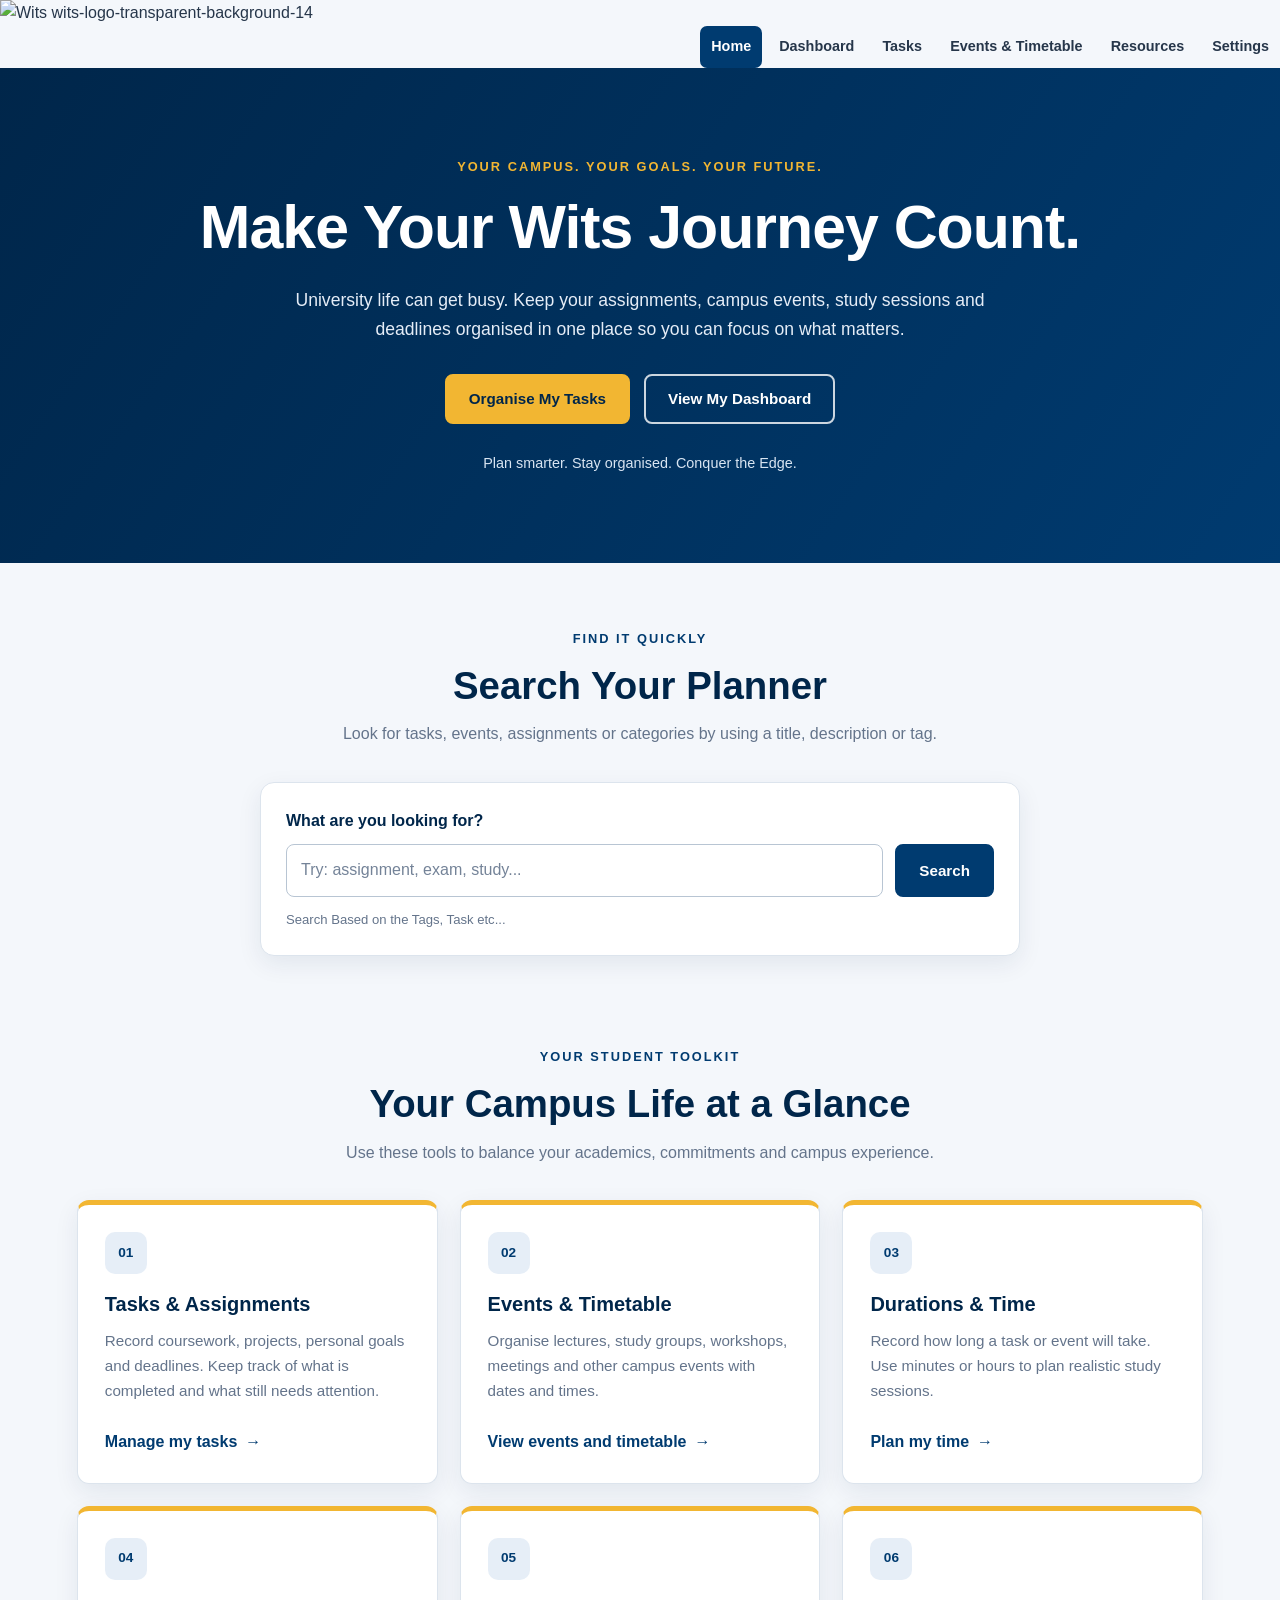
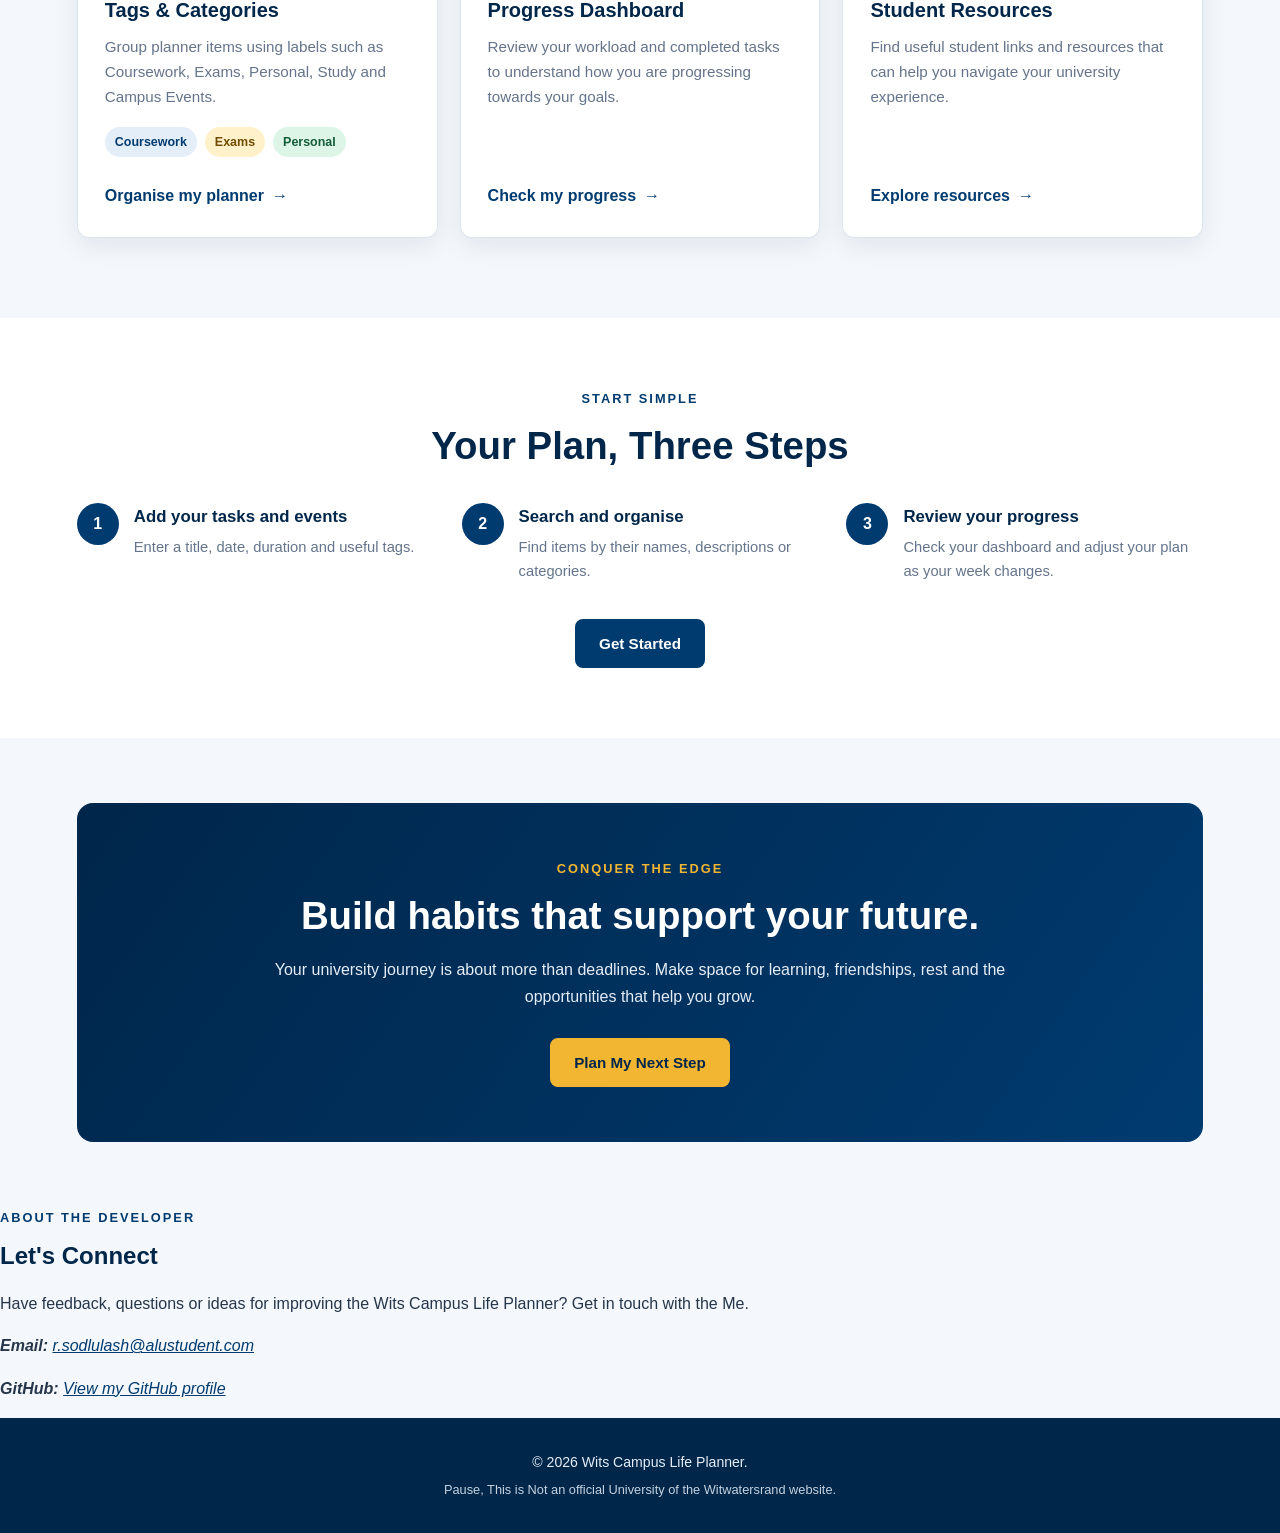
==== commit c416c376: "Welcome to the home page" ====
--- a/index.html
+++ b/index.html
@@ -106,8 +106,7 @@
                 </div>
 
                 <p class="form-help">
-                    Your Tasks page needs JavaScript to read the search
-                    term and filter saved planner items.
+                    Search Based on the Tags, Task etc...
                 </p>
             </form>
         </section>
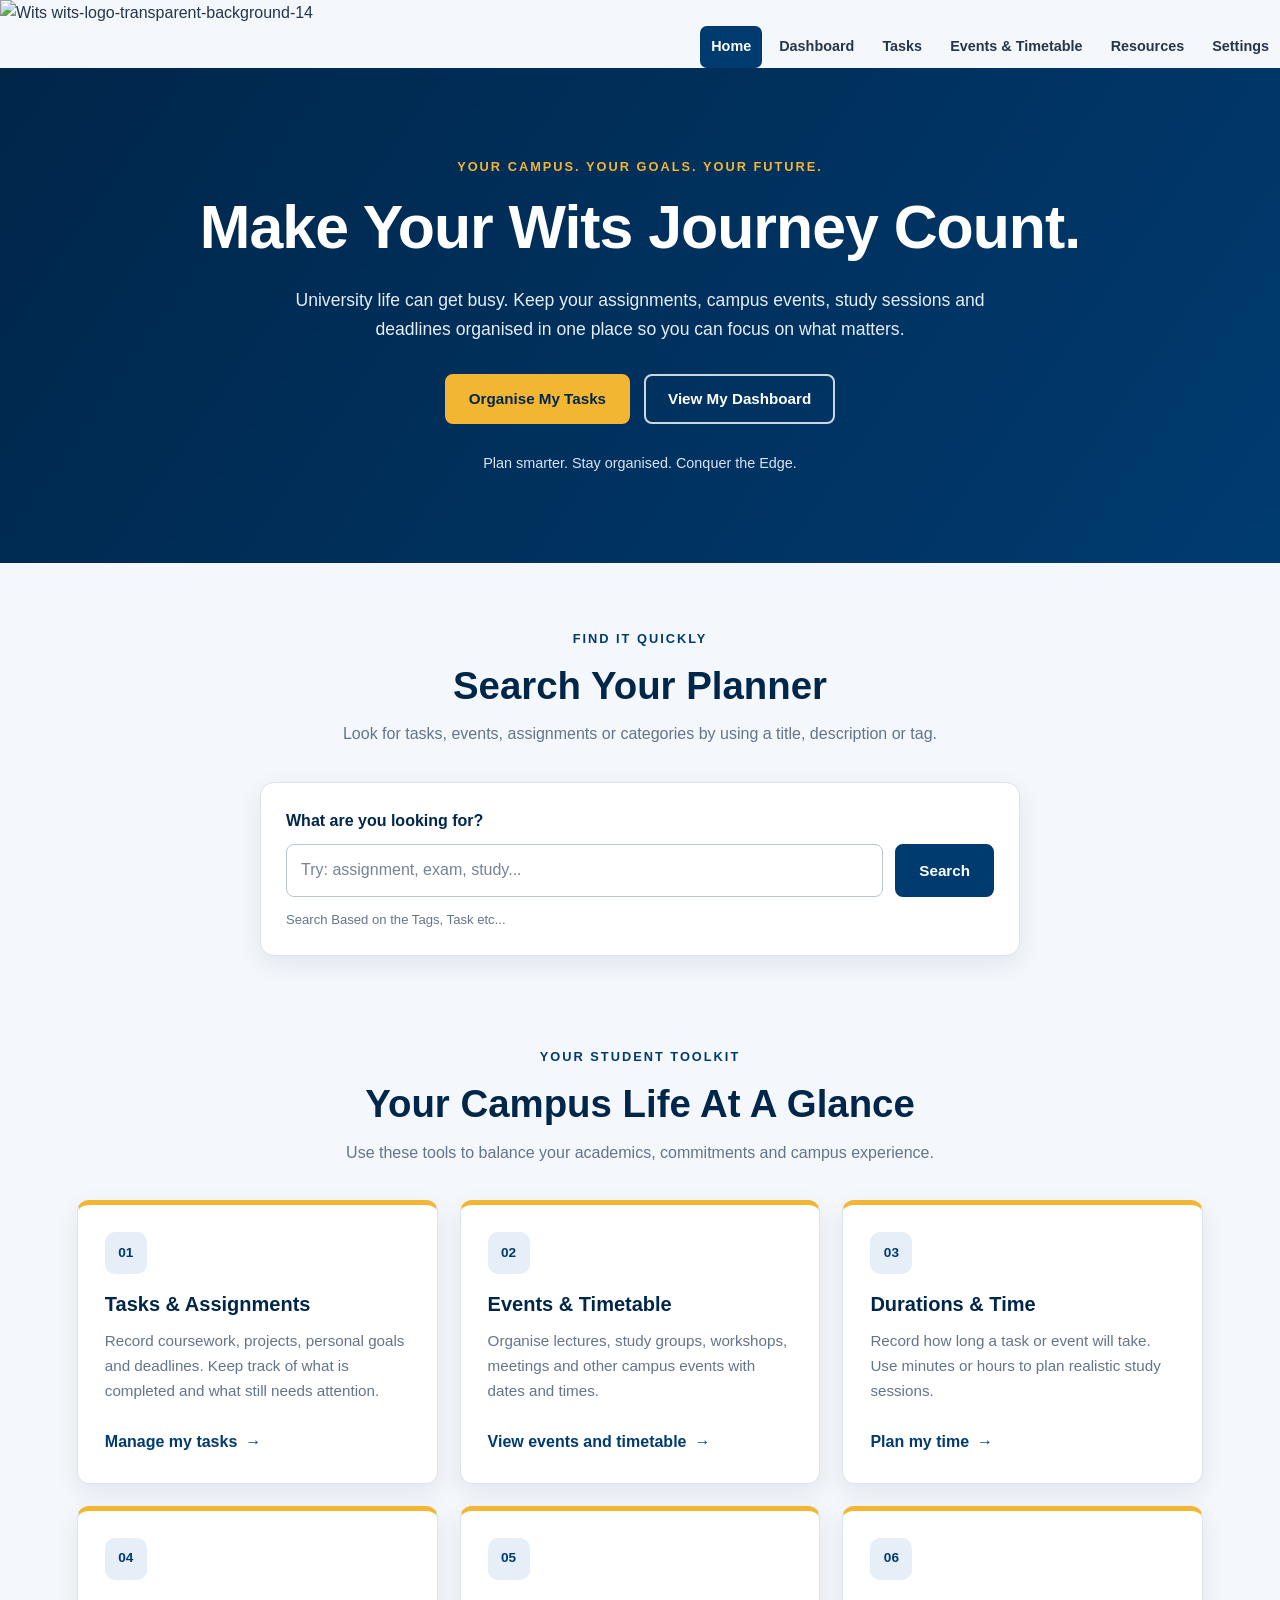
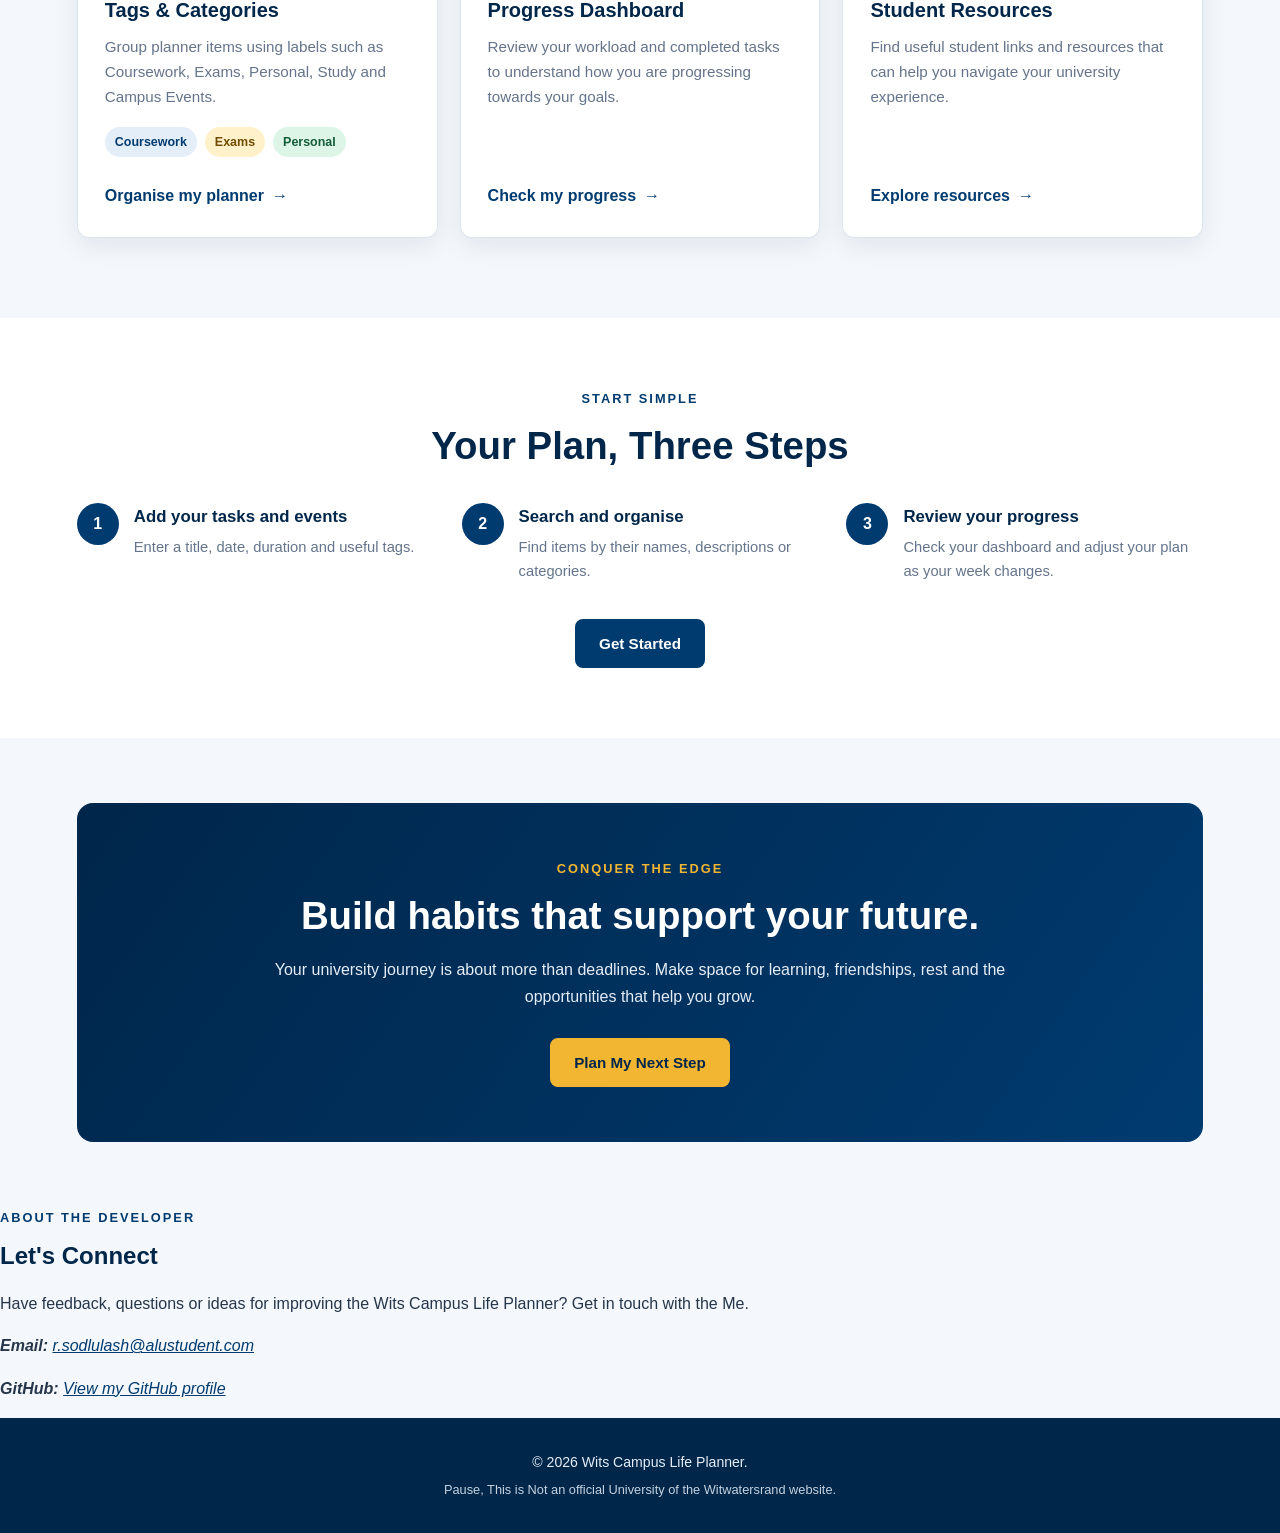
==== commit 8d0a7e3c: "Welcome To Wits Campus Life Planner home page" ====
--- a/index.html
+++ b/index.html
@@ -115,7 +115,7 @@
         <section class="overview-section" aria-labelledby="overview-title">
             <div class="section-heading">
                 <p class="eyebrow eyebrow-blue">YOUR STUDENT TOOLKIT</p>
-                <h2 id="overview-title">Your Campus Life at a Glance</h2>
+                <h2 id="overview-title">Your Campus Life At A Glance</h2>
                 <p>
                     Use these tools to balance your academics,
                     commitments and campus experience.
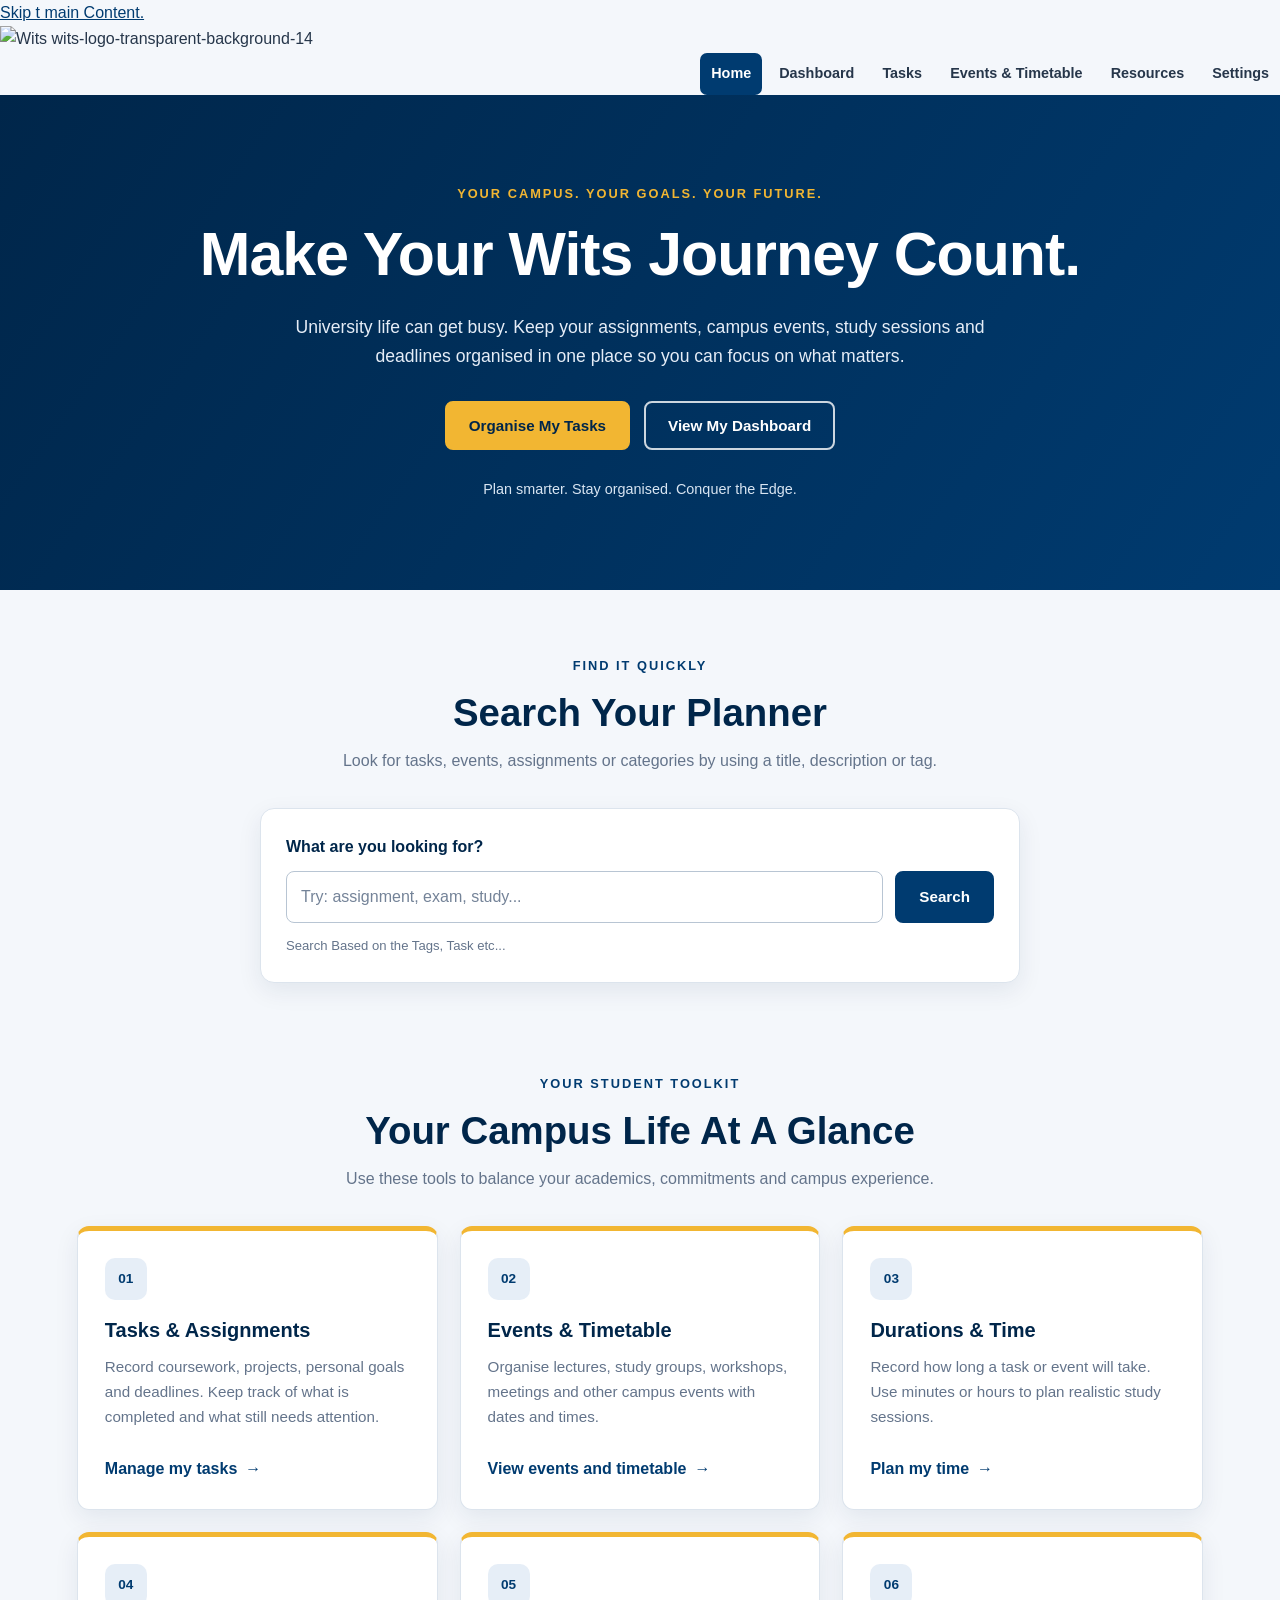
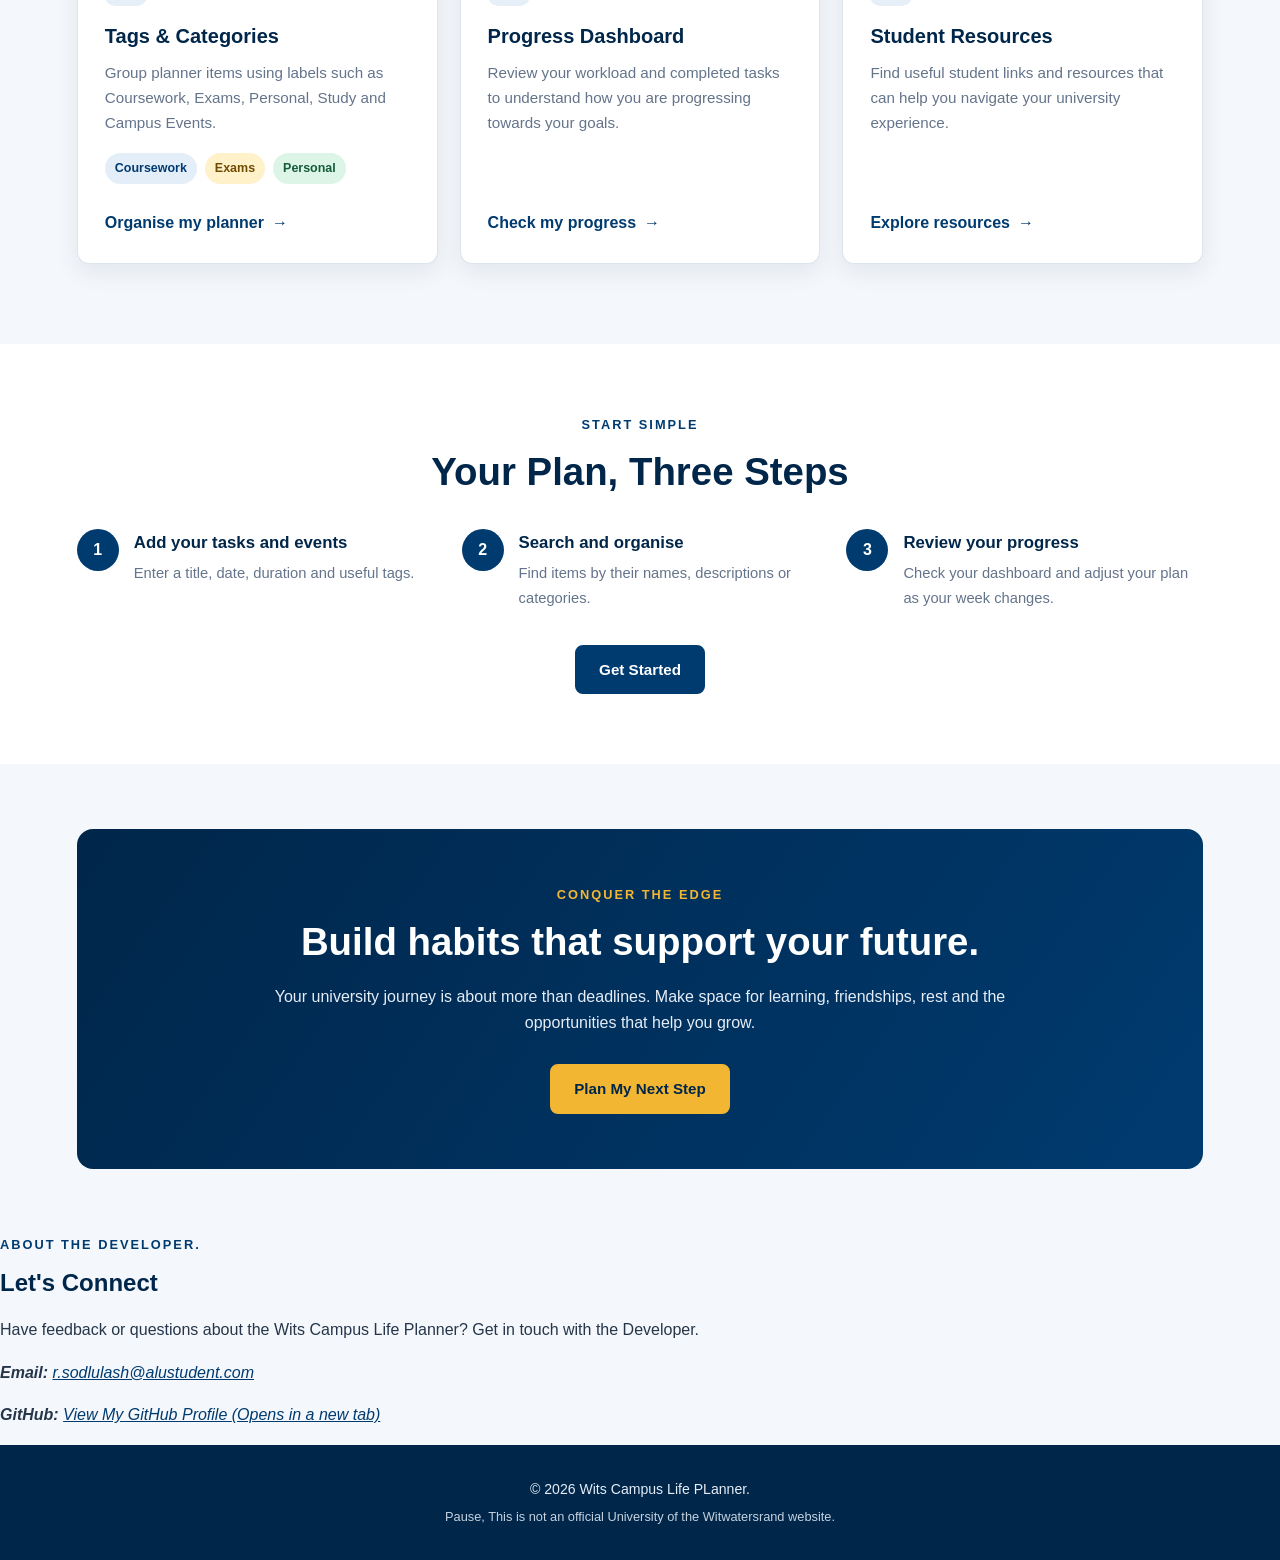
==== commit 017e96e7: "Changes made to the homepage" ====
--- a/index.html
+++ b/index.html
@@ -13,10 +13,11 @@
     <title>Home | Wits Campus Life Planner</title>
 
     <link rel="stylesheet" href="style.css">
-    <script src="scripts/main.js" defer></script>
+    <script type="module" src="scripts/main.js" defer></script>
 </head>
 
 <body>
+    <a href="#main" class="skip-link">Skip t main Content.</a>
     <header>
         <img
   src="https://mighealth-au-eu.org/wp-content/uploads/2023/10/wits-logo-transparent-background-14.png"
@@ -38,7 +39,7 @@
         </nav>
     </header>
 
-    <main>
+    <main id="main" tabindex="-1">
         
         <section class="hero" aria-labelledby="welcome-title">
             <div class="hero-content">
@@ -285,34 +286,34 @@
     </main>
     
 <!-- Developer information -->
-<section class="developer-section" aria-labelledby="developer-title">
+<section class="developer-search-section" aria-labelledby="developer-title">
     <div class="developer-content">
-        <p class="eyebrow eyebrow-blue">ABOUT THE DEVELOPER</p>
-
+        <p class="eyebrow eyebrow-blue"> About The Developer.</p>
         <h2 id="developer-title">Let's Connect</h2>
-
         <p>
-            Have feedback, questions or ideas for improving the
-            Wits Campus Life Planner? Get in touch with the Me.
+            Have feedback or questions about the 
+            Wits Campus Life Planner? Get in touch with the Developer.
         </p>
-
         <address class="developer-details">
             <p>
                 <strong>Email:</strong>
-                <a href="r.sodlulash@alustudent.com">
+                <a href="mailto:r.sodlulash@alustudent.com">
                     r.sodlulash@alustudent.com
                 </a>
             </p>
 
             <p>
+
                 <strong>GitHub:</strong>
-                <a
+                <a 
                     href="https://github.com/rsodlulash-png"
                     target="_blank"
                     rel="noopener noreferrer"
-                >
-                    View my GitHub profile
-                    <span class="visually-hidden"></span>
+                > 
+                    
+                    View My GitHub Profile
+                    <span class="visually-hidden">(Opens in a new tab)</span>
+
                 </a>
             </p>
         </address>
@@ -322,12 +323,12 @@
 
     <footer class="site-footer">
         <p>
-            &copy; 2026 Wits Campus Life Planner.
+            &copy; 2026 Wits Campus Life PLanner.
         </p>
         <p>
-            Pause, This is Not an official
+            Pause, This is not an official
             University of the Witwatersrand website.
         </p>
     </footer>
 </body>
-</html>
+</html>
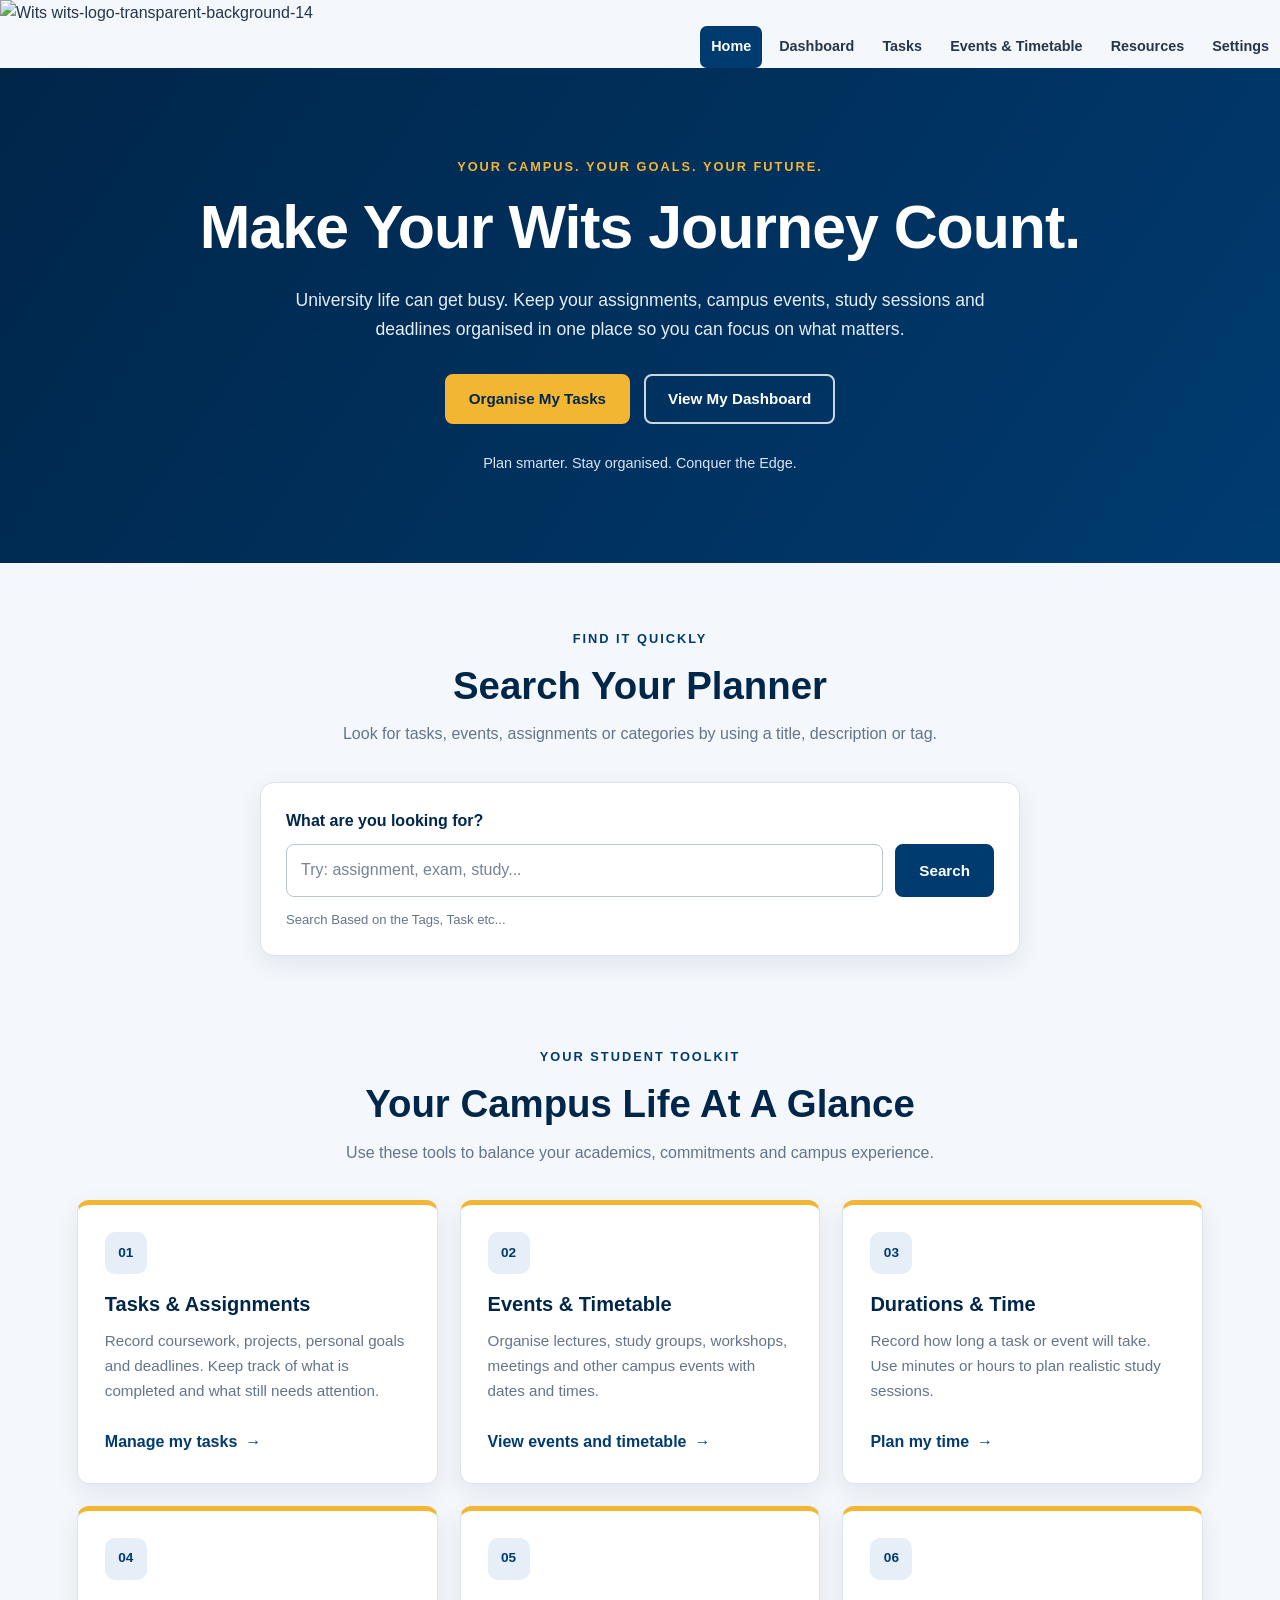
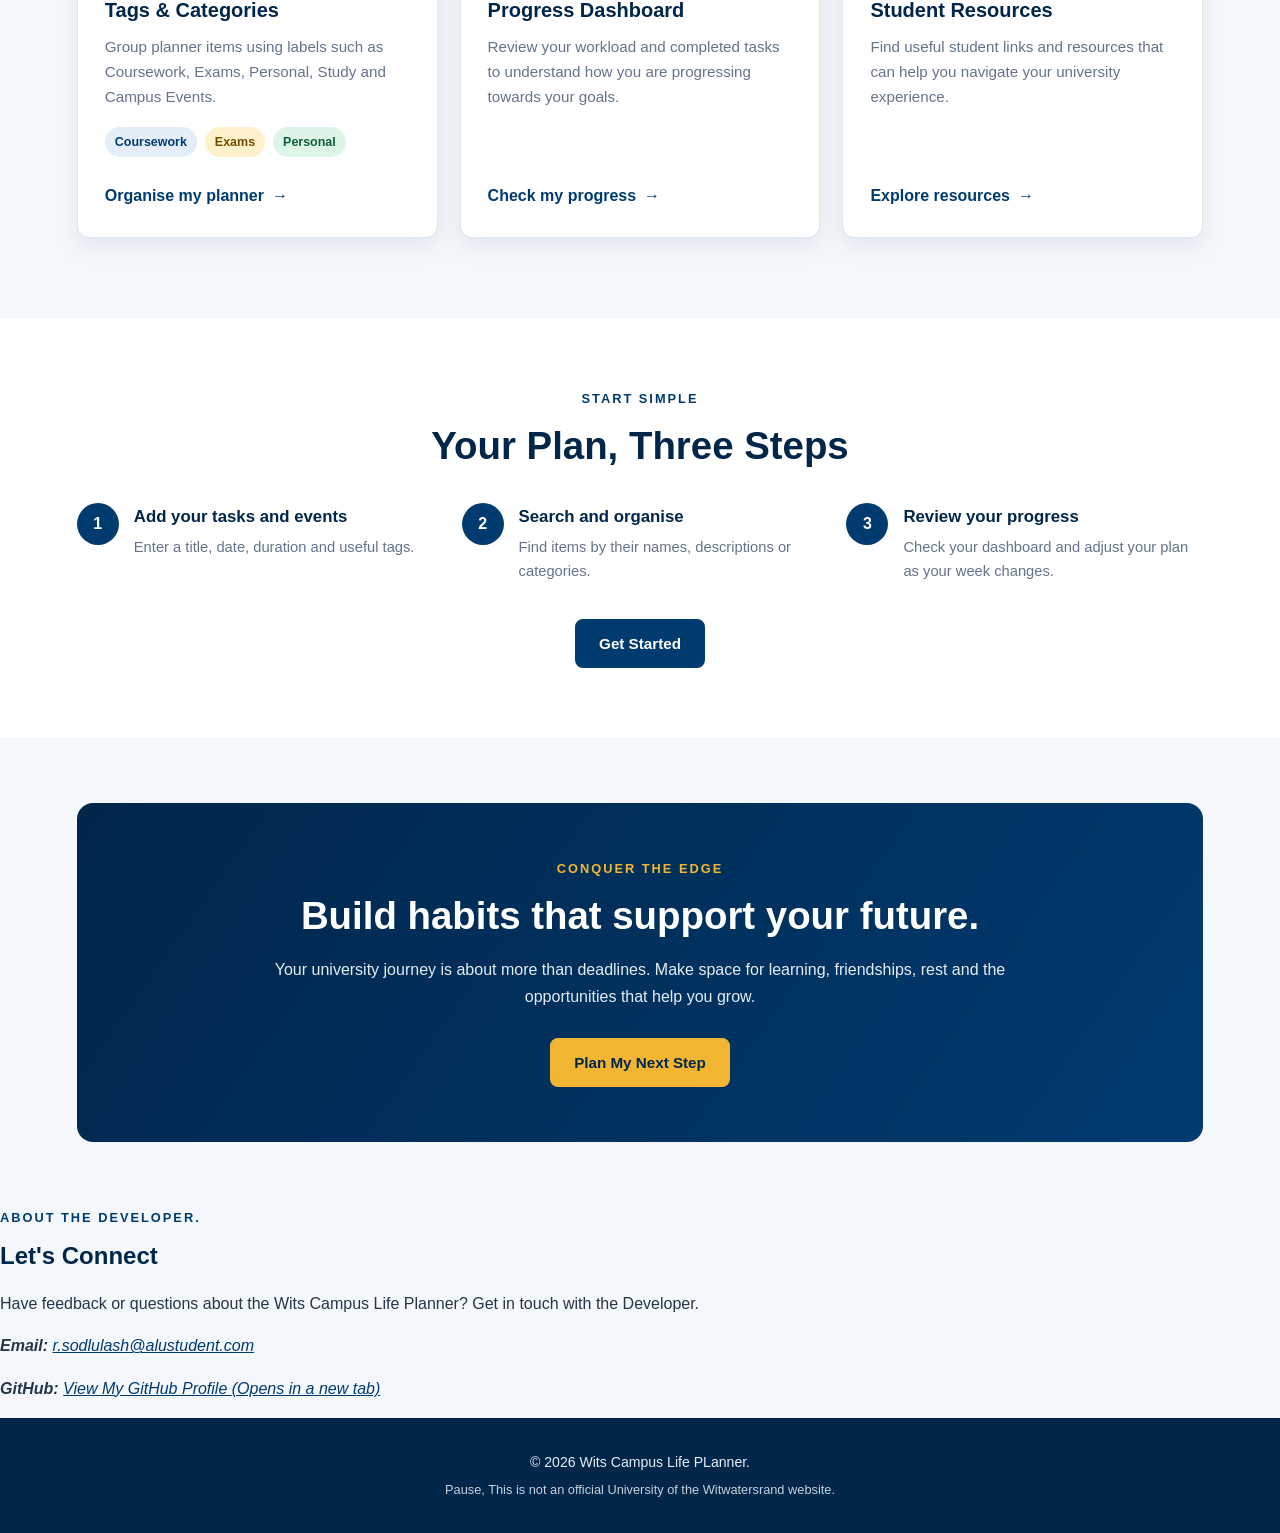
==== commit c5bdd239: "Fix navigation links to use correct case" ====
--- a/index.html
+++ b/index.html
@@ -30,11 +30,11 @@
         <nav aria-label="Main navigation">
             <ul class="nav-list">
                 <li><a href="index.html" aria-current="page">Home</a></li>
-                <li><a href="pages/dashboard.html">Dashboard</a></li>
-                <li><a href="pages/tasks.html">Tasks</a></li>
-                <li><a href="pages/timetable.html">Events &amp; Timetable</a></li>
-                <li><a href="pages/resources.html">Resources</a></li>
-                <li><a href="pages/settings.html">Settings</a></li>
+                <li><a href="Pages/dashboard.html">Dashboard</a></li>
+                <li><a href="Pages/tasks.html">Tasks</a></li>
+                <li><a href="Pages/timetable.html">Events &amp; Timetable</a></li>
+                <li><a href="Pages/resources.html">Resources</a></li>
+                <li><a href="Pages/settings.html">Settings</a></li>
             </ul>
         </nav>
     </header>
@@ -331,4 +331,4 @@
         </p>
     </footer>
 </body>
-</html>+</html>
--- a/style.css
+++ b/style.css
@@ -455,9 +455,7 @@
 }
 
 
-/* ==========================================
-   10. HOW IT WORKS
-   ========================================== */
+
 
 .how-it-works {
     padding: 70px 6%;
@@ -691,169 +689,165 @@
     }
 }
 
-/* Shared styles for planner pages */
-
 .page-main {
     width: min(1100px, 92%);
     margin: 0 auto;
     padding: 45px 0 70px;
 }
-
 .page-heading {
     margin-bottom: 30px;
 }
-
 .page-heading h1 {
     margin: 10px 0;
     color: var(--wits-dark-blue);
     font-size: clamp(2rem, 4vw, 3rem);
 }
-
-.planner-panel {
+.planner-panel  {
     margin-bottom: 28px;
     padding: 25px;
+    border: 1px solid var(--border);
     background: #FFFFFF;
-    border: 1px solid var(--border);
+    box-shadow: 0px 8px 18px rgba(0, 38, 74, 0.05);
     border-radius: 14px;
-    box-shadow: 0 5px 18px rgba(0, 38, 74, 0.05);
 }
 
 .planner-panel h2 {
     margin-bottom: 18px;
     color: var(--wits-dark-blue);
 }
-
 .planner-form {
     display: grid;
-    gap: 10px;
     margin-bottom: 24px;
-}
-
+    gap: 10px
+}
 .planner-form label {
     margin-top: 8px;
     font-weight: 700;
 }
-
 .planner-form input,
 .planner-form select,
 .planner-form textarea {
     width: 100%;
     padding: 12px;
     font: inherit;
+    background: #FFFFFF;
     color: inherit;
-    background: #FFFFFF;
     border: 1px solid var(--border);
     border-radius: 8px;
 }
-
 .planner-form input:focus,
 .planner-form select:focus,
 .planner-form textarea:focus {
     outline: 2px solid var(--wits-blue);
     outline-offset: 2px;
 }
-
 .planner-form button {
+    margin-top: 8px;
     justify-self: start;
-    margin-top: 8px;
-}
-
+}
 .planner-grid {
     display: grid;
     grid-template-columns: repeat(2, minmax(0, 1fr));
     gap: 18px;
 }
-
 .planner-card {
     min-width: 0;
-    padding: 20px;
     background: #F7F9FC;
     border: 1px solid var(--border);
+    padding: 20px;
+    overflow-wrap: anywhere;
     border-radius: 12px;
-    overflow-wrap: anywhere;
-}
-
+}
 .planner-card h3 {
+    color: var(--wits-dark-blue);
     margin-bottom: 10px;
-    color: var(--wits-dark-blue);
-}
-
+}
 .planner-card p {
     margin: 10px 0;
 }
-
 .planner-card .button {
     margin: 8px 8px 0 0;
 }
-
 .planner-list {
+    gap: 15px;
     display: grid;
-    gap: 15px;
-}
-
+}
 .status-message {
+    color: var(--wits-dark-blue);
     min-height: 1.4em;
-    color: var(--wits-dark-blue);
-}
-
+}
 .empty-state {
-    padding: 18px;
     color: var(--muted);
     background: #F7F9FC;
+    padding: 18px;
     border-radius: 8px;
 }
-
 .tag-list {
     display: flex;
+    gap: 8px;
     flex-wrap: wrap;
+    padding: 0;
     align-items: center;
-    gap: 8px;
-    padding: 0;
     list-style: none;
 }
-
 .tag-chip {
-    display: inline-block;
     padding: 5px 10px;
     color: var(--wits-dark-blue);
+    font-size: 0.9rem;
+    border-radius: 999px;
+    overflow-wrap: anywhere;
     background: #E6EEF7;
-    border-radius: 999px;
-    font-size: 0.9rem;
-    overflow-wrap: anywhere;
-}
-
+    display: inline-block;
+}
 .tag-list-item {
-    display: flex;
     align-items: center;
+    gap: 10px;
     flex-wrap: wrap;
-    gap: 10px;
     margin-bottom: 10px;
-}
-
+    display: flex;
+}
 .stat-number {
     margin: 10px 0;
     color: var(--wits-blue);
+    font-weight: 800;
     font-size: 1.8rem;
-    font-weight: 800;
-}
-
+}
 #dashboard-progress {
+    height: 18px;
     width: 100%;
-    height: 18px;
     accent-color: var(--wits-blue);
 }
 
-@media (max-width: 650px) {
+@media(max-width: 650px){
     .page-main {
         width: 92%;
         padding-top: 30px;
     }
-
     .planner-panel {
-        padding: 18px;
-    }
-
+        padding: 18px
+    }
     .planner-grid {
         grid-template-columns: 1fr;
     }
 }
+.skip-link {
+    position: absolute;
+    top: -100px;
+    left: 1rem;
+    z-index: 1000;
+    padding: 0.75rem 1.25rem;
+    background: #FFFFFF;
+    color: var(--wits-blue);
+    font-weight: 700;
+    text-decoration: none;
+    border-radius: 0 0 6px 6px;
+}
+.skip-link:focus {
+    top: 0;
+    outline: 3px solid #f5a800;
+    outline-offset: 2px;
+}
+
+main:focus {
+    outline: none;
+}
